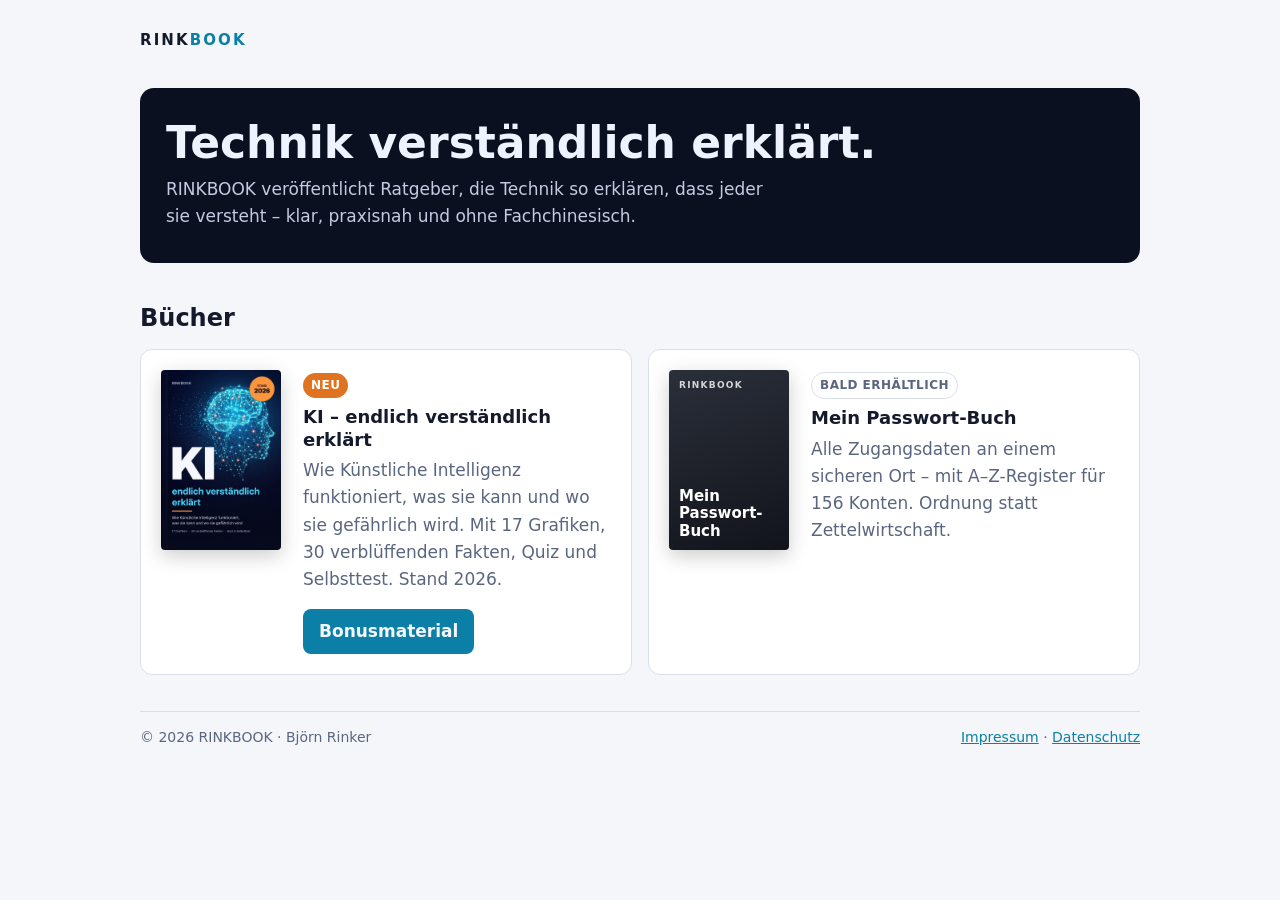
==== index.html @ e39a59d9 "RINKBOOK Website: Startseite, KI-Bonus, Impressum, Datenschutz Co-Authored-By: Claude Opus 5.5 <nore" ====
<!doctype html>
<html lang="de">
<head>
<meta charset="utf-8">
<meta name="viewport" content="width=device-width,initial-scale=1">
<title>RINKBOOK – Ratgeber, die Technik verständlich machen</title>
<meta name="description" content="RINKBOOK veröffentlicht Ratgeber, die Technik so erklären, dass jeder sie versteht – klar, praxisnah und ohne Fachchinesisch.">
<link rel="stylesheet" href="/style.css">
</head>
<body>
<div class="wrap wide">
<a class="brand" href="/">RINK<b>BOOK</b></a>

<header class="hero">
<h1>Technik verständlich erklärt.</h1>
<p>RINKBOOK veröffentlicht Ratgeber, die Technik so erklären, dass jeder sie versteht – klar, praxisnah und ohne Fachchinesisch.</p>
</header>

<section>
<h2>Bücher</h2>
<div class="books">

<!-- Neues Buch: einen <article>-Block kopieren und anpassen. -->

<article class="book">
<img src="/ki-cover.jpg" width="600" height="900" alt="Buchcover: KI – endlich verständlich erklärt">
<div>
<span class="badge">Neu</span>
<h3>KI – endlich verständlich erklärt</h3>
<p>Wie Künstliche Intelligenz funktioniert, was sie kann und wo sie gefährlich wird. Mit 17 Grafiken, 30 verblüffenden Fakten, Quiz und Selbsttest. Stand 2026.</p>
<a class="btn" href="/ki/">Bonusmaterial</a>
</div>
</article>

<article class="book">
<div class="ph pw" role="img" aria-label="Buchcover: Mein Passwort-Buch"><small>RINKBOOK</small>Mein Passwort-Buch</div>
<div>
<span class="badge soon">Bald erhältlich</span>
<h3>Mein Passwort-Buch</h3>
<p>Alle Zugangsdaten an einem sicheren Ort – mit A–Z-Register für 156 Konten. Ordnung statt Zettelwirtschaft.</p>
</div>
</article>

</div>
</section>

<footer><span>© 2026 RINKBOOK · Björn Rinker</span><span><a href="/impressum.html">Impressum</a> · <a href="/datenschutz.html">Datenschutz</a></span></footer>
</div>
</body>
</html>
---- style.css ----
:root{--bg:#f4f6fa;--surface:#fff;--fg:#141a2b;--muted:#5a6680;--line:#d9dfea;--accent:#0b7fa6;--hot:#e0731f;--ink:#0b1020;
--font:system-ui,-apple-system,"Segoe UI",Roboto,Arial,sans-serif}
@media (prefers-color-scheme:dark){:root{--bg:#0b1020;--surface:#141b31;--fg:#e8ecf5;--muted:#9aa6c2;--line:#26304d;--accent:#40d6ff;--hot:#ff9a46;color-scheme:dark}}
*{box-sizing:border-box}
body{margin:0;background:var(--bg);color:var(--fg);font:17px/1.6 var(--font);padding:0 16px}
.wrap{max-width:760px;margin:0 auto;padding:28px 0 56px;display:grid;gap:36px}
.wrap.wide{max-width:1000px}
a{color:var(--accent)}
.brand{font-weight:800;letter-spacing:.14em;text-decoration:none;color:var(--fg);font-size:15px}
.brand b{color:var(--accent)}
.hero{background:#0b1020;color:#eef3ff;border-radius:14px;padding:32px 26px;display:grid;gap:10px}
.hero h1{font-size:clamp(30px,7vw,44px);line-height:1.05;margin:0;font-weight:800}
.hero p{margin:0;color:#c3cbe0;max-width:56ch}
h2{font-size:24px;margin:0 0 12px;font-weight:800}
.books{display:grid;grid-template-columns:repeat(auto-fill,minmax(330px,1fr));gap:16px}
.book{display:grid;grid-template-columns:120px 1fr;gap:22px;background:var(--surface);border:1px solid var(--line);border-radius:12px;padding:20px;align-items:start}
.book img{width:100%;height:auto;border-radius:4px;box-shadow:0 6px 20px #0003}
.book h3{margin:0 0 6px;font-size:18px;line-height:1.25}
.badge{display:inline-block;font-size:12px;font-weight:700;letter-spacing:.04em;text-transform:uppercase;padding:3px 8px;border-radius:999px;margin-bottom:8px;background:var(--hot);color:#fff}
.badge.soon{background:transparent;color:var(--muted);border:1px solid var(--line)}
.ph{aspect-ratio:2/3;border-radius:4px;display:flex;flex-direction:column;justify-content:flex-end;padding:10px;color:#fff;font-weight:800;font-size:15px;line-height:1.15;box-shadow:0 6px 20px #0003}
.ph small{display:block;font-size:9px;letter-spacing:.14em;font-weight:700;opacity:.8;margin-bottom:auto}
.ph.pw{background:linear-gradient(160deg,#2b2f3a,#11141b)}
.ph.pool{background:linear-gradient(160deg,#1aa6c9,#0b4f7a)}
.book p{margin:0 0 12px;color:var(--muted)}
.btn{display:inline-block;background:var(--accent);color:var(--bg);text-decoration:none;font-weight:700;padding:9px 16px;border-radius:8px;margin:4px 8px 0 0}
.btn.ghost{background:transparent;color:var(--accent);border:1px solid var(--accent)}
.legal h1{font-size:30px;margin:0}
.legal h2{font-size:19px;margin:26px 0 6px}
.legal p,.legal li{color:var(--fg)}
footer{color:var(--muted);font-size:14px;border-top:1px solid var(--line);padding-top:14px;display:flex;flex-wrap:wrap;gap:6px 16px;justify-content:space-between}
@media (max-width:520px){.books{grid-template-columns:1fr}.book{grid-template-columns:96px 1fr;gap:14px;padding:14px}}
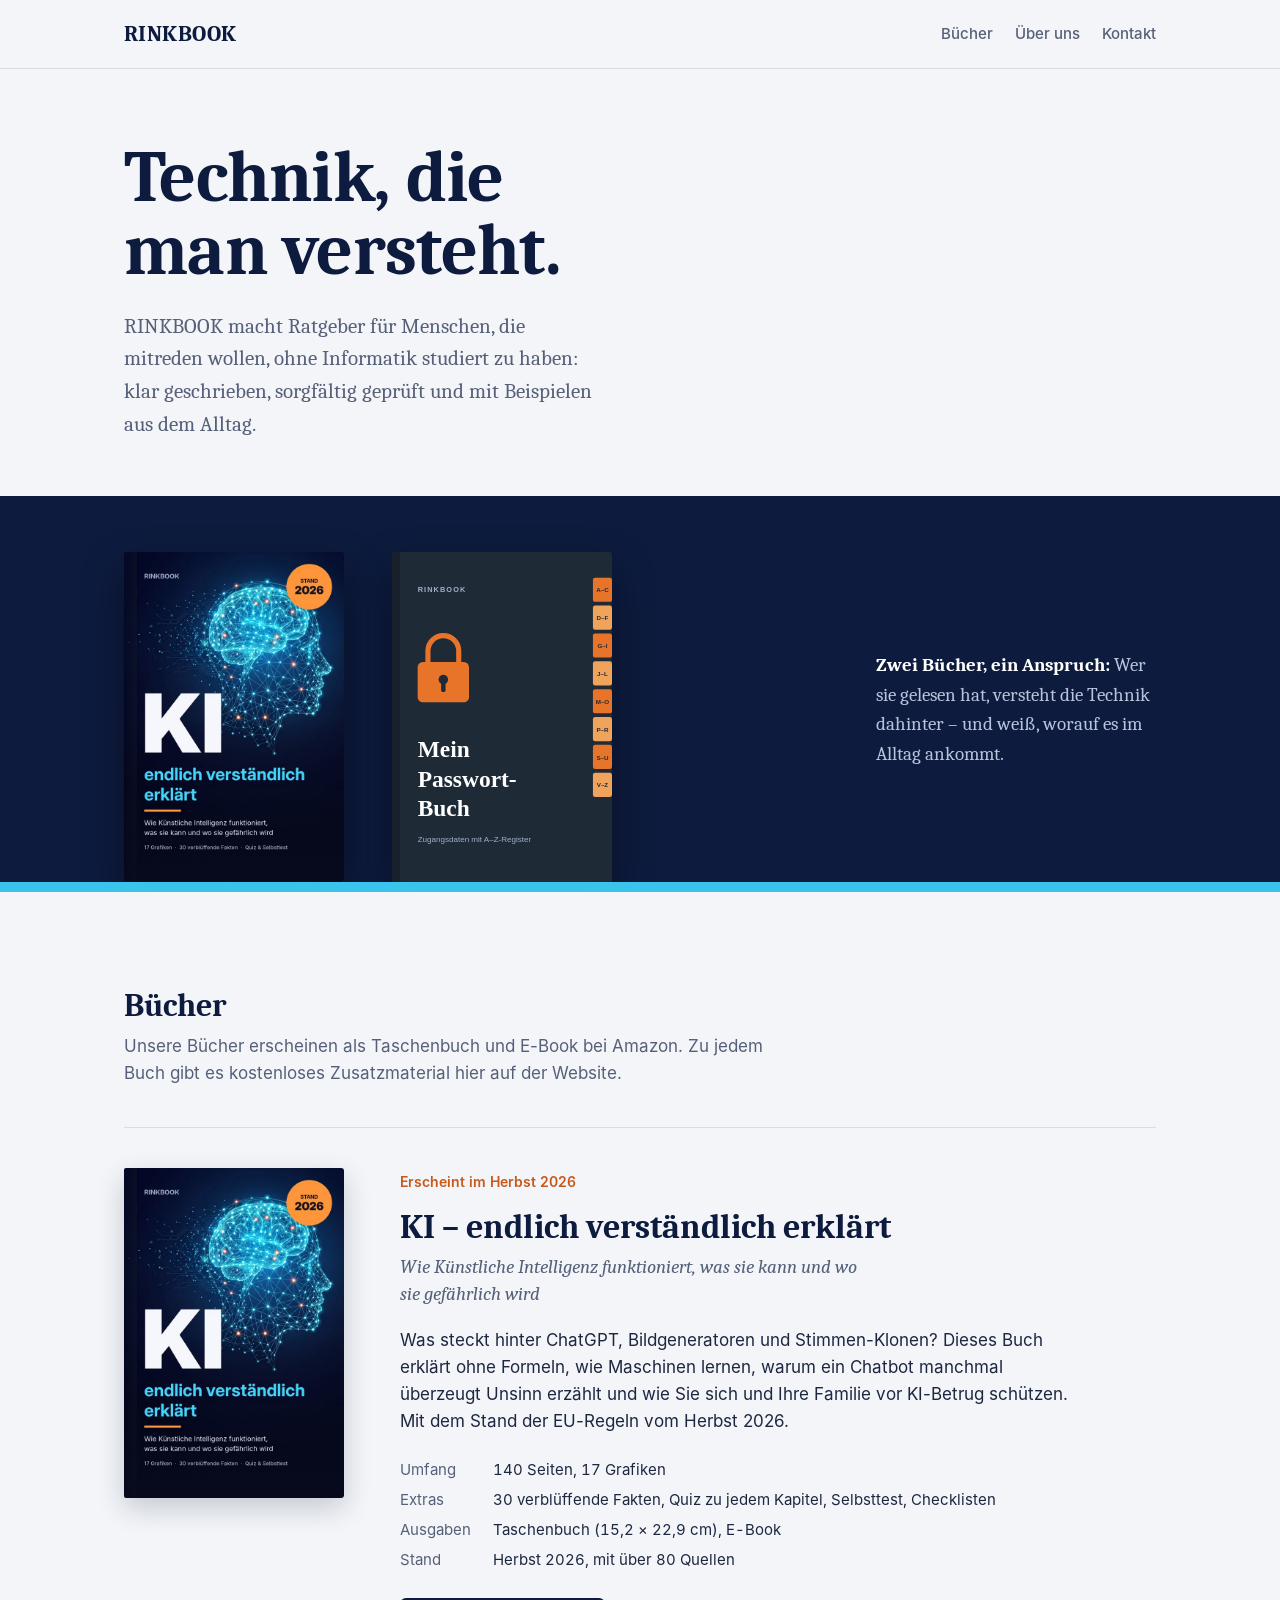
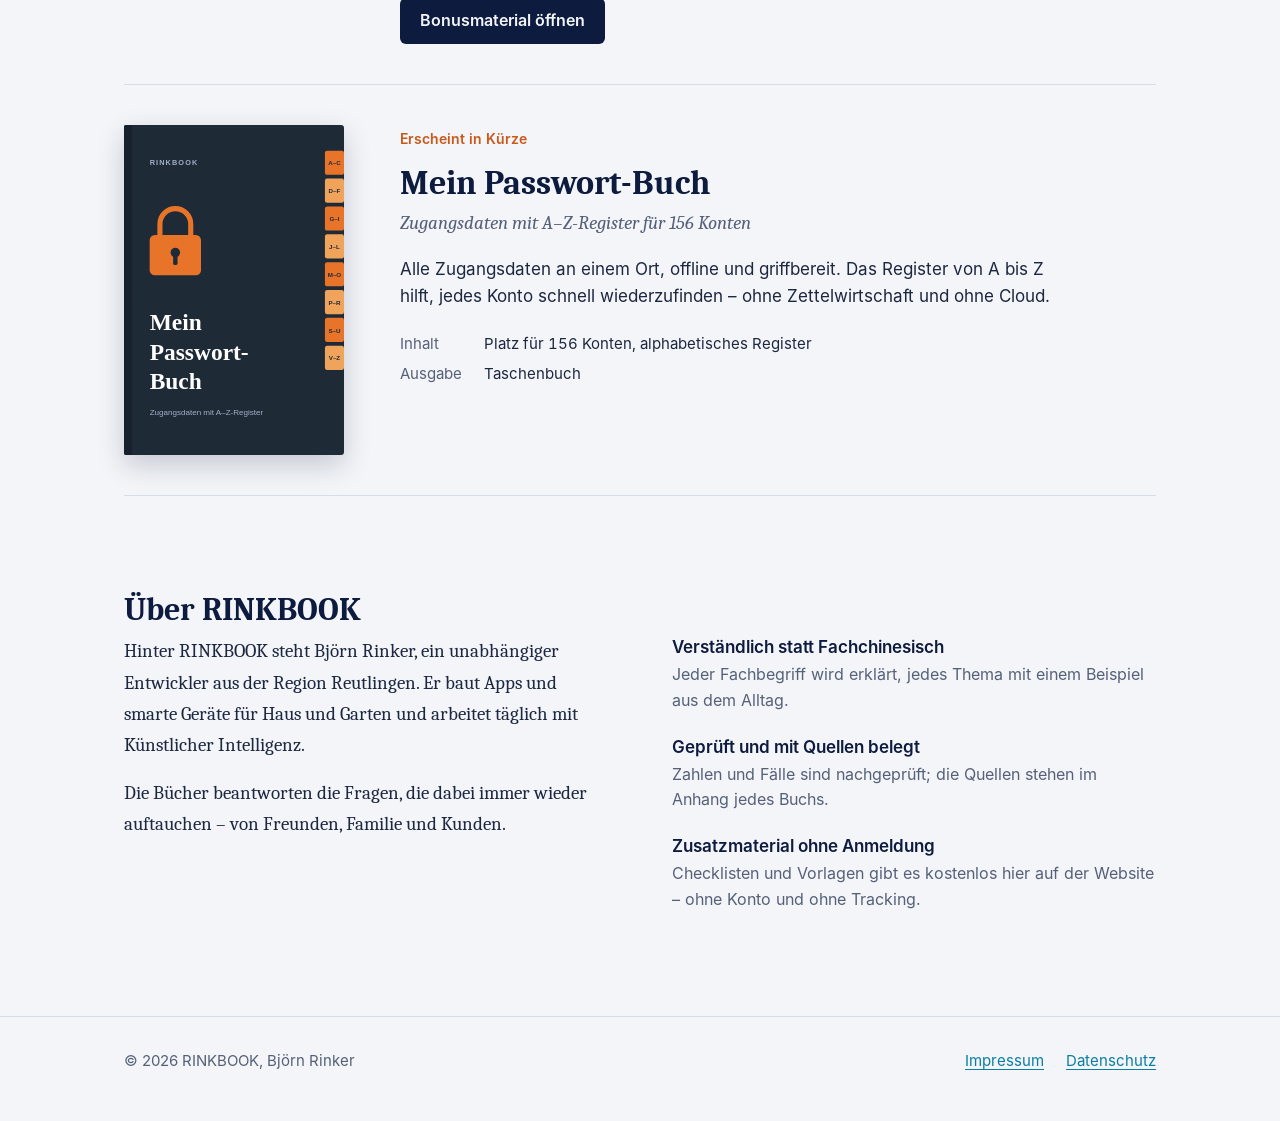
==== commit ee7ccbab: "Neues Design: Buchschriften, Regal-Einstieg, Buchdetails, Über-uns, 404 Co-Authored-By: Claude Opus " ====
--- a/index.html
+++ b/index.html
@@ -3,48 +3,105 @@
 <head>
 <meta charset="utf-8">
 <meta name="viewport" content="width=device-width,initial-scale=1">
-<title>RINKBOOK – Ratgeber, die Technik verständlich machen</title>
-<meta name="description" content="RINKBOOK veröffentlicht Ratgeber, die Technik so erklären, dass jeder sie versteht – klar, praxisnah und ohne Fachchinesisch.">
+<title>RINKBOOK – Ratgeber, die Technik verständlich erklären</title>
+<meta name="description" content="RINKBOOK ist ein kleiner Verlag aus der Region Reutlingen. Unsere Ratgeber erklären Technik so, dass jeder sie versteht – von Künstlicher Intelligenz bis zur sicheren Passwortverwaltung.">
+<link rel="canonical" href="https://rinkbook.de/">
+<meta property="og:type" content="website">
+<meta property="og:title" content="RINKBOOK – Ratgeber, die Technik verständlich erklären">
+<meta property="og:description" content="Bücher, die Technik klar und ohne Fachchinesisch erklären.">
+<meta property="og:url" content="https://rinkbook.de/">
+<meta property="og:image" content="https://rinkbook.de/ki-cover.jpg">
+<meta name="theme-color" content="#0d1b3e">
+<link rel="icon" href="/favicon.svg" type="image/svg+xml">
+<link rel="preload" href="/fonts/Caladea-Bold.woff" as="font" type="font/woff" crossorigin>
 <link rel="stylesheet" href="/style.css">
 </head>
 <body>
-<div class="wrap wide">
-<a class="brand" href="/">RINK<b>BOOK</b></a>
 
-<header class="hero">
-<h1>Technik verständlich erklärt.</h1>
-<p>RINKBOOK veröffentlicht Ratgeber, die Technik so erklären, dass jeder sie versteht – klar, praxisnah und ohne Fachchinesisch.</p>
+<header class="site-head">
+<div class="container">
+<a class="wordmark" href="/">RINKBOOK</a>
+<nav class="site-nav" aria-label="Hauptnavigation">
+<a href="#buecher">Bücher</a>
+<a href="#ueber">Über uns</a>
+<a href="mailto:info@rinkmaker.de">Kontakt</a>
+</nav>
+</div>
 </header>
 
-<section>
-<h2>Bücher</h2>
-<div class="books">
+<main>
+<div class="intro container">
+<h1>Technik, die man versteht.</h1>
+<p>RINKBOOK macht Ratgeber für Menschen, die mitreden wollen, ohne Informatik studiert zu haben: klar geschrieben, sorgfältig geprüft und mit Beispielen aus dem Alltag.</p>
+</div>
 
-<!-- Neues Buch: einen <article>-Block kopieren und anpassen. -->
+<div class="shelf" aria-label="Unsere Bücher">
+<div class="container">
+<a href="#ki"><img src="/ki-cover.jpg" width="600" height="900" alt="KI – endlich verständlich erklärt"></a>
+<a href="#passwort"><img src="/passwort-cover.svg" width="600" height="900" alt="Mein Passwort-Buch"></a>
+<p class="caption"><strong>Zwei Bücher, ein Anspruch:</strong> Wer sie gelesen hat, versteht die Technik dahinter – und weiß, worauf es im Alltag ankommt.</p>
+</div>
+</div>
 
-<article class="book">
-<img src="/ki-cover.jpg" width="600" height="900" alt="Buchcover: KI – endlich verständlich erklärt">
+<section id="buecher" class="container">
+<h2 class="section-title">Bücher</h2>
+<p class="section-lead">Unsere Bücher erscheinen als Taschenbuch und E-Book bei Amazon. Zu jedem Buch gibt es kostenloses Zusatzmaterial hier auf der Website.</p>
+
+<article class="book" id="ki">
+<div class="book-cover"><img src="/ki-cover.jpg" width="600" height="900" alt="Buchcover: KI – endlich verständlich erklärt" loading="lazy"></div>
 <div>
-<span class="badge">Neu</span>
+<span class="status">Erscheint im Herbst 2026</span>
 <h3>KI – endlich verständlich erklärt</h3>
-<p>Wie Künstliche Intelligenz funktioniert, was sie kann und wo sie gefährlich wird. Mit 17 Grafiken, 30 verblüffenden Fakten, Quiz und Selbsttest. Stand 2026.</p>
-<a class="btn" href="/ki/">Bonusmaterial</a>
+<p class="subtitle">Wie Künstliche Intelligenz funktioniert, was sie kann und wo sie gefährlich wird</p>
+<p>Was steckt hinter ChatGPT, Bildgeneratoren und Stimmen-Klonen? Dieses Buch erklärt ohne Formeln, wie Maschinen lernen, warum ein Chatbot manchmal überzeugt Unsinn erzählt und wie Sie sich und Ihre Familie vor KI-Betrug schützen. Mit dem Stand der EU-Regeln vom Herbst 2026.</p>
+<dl class="facts">
+<dt>Umfang</dt><dd>140 Seiten, 17 Grafiken</dd>
+<dt>Extras</dt><dd>30 verblüffende Fakten, Quiz zu jedem Kapitel, Selbsttest, Checklisten</dd>
+<dt>Ausgaben</dt><dd>Taschenbuch (15,2 × 22,9 cm), E-Book</dd>
+<dt>Stand</dt><dd>Herbst 2026, mit über 80 Quellen</dd>
+</dl>
+<div class="actions">
+<a class="button" href="/ki/">Bonusmaterial öffnen</a>
+</div>
 </div>
 </article>
 
-<article class="book">
-<div class="ph pw" role="img" aria-label="Buchcover: Mein Passwort-Buch"><small>RINKBOOK</small>Mein Passwort-Buch</div>
+<article class="book" id="passwort">
+<div class="book-cover"><img src="/passwort-cover.svg" width="600" height="900" alt="Buchcover: Mein Passwort-Buch" loading="lazy"></div>
 <div>
-<span class="badge soon">Bald erhältlich</span>
+<span class="status">Erscheint in Kürze</span>
 <h3>Mein Passwort-Buch</h3>
-<p>Alle Zugangsdaten an einem sicheren Ort – mit A–Z-Register für 156 Konten. Ordnung statt Zettelwirtschaft.</p>
+<p class="subtitle">Zugangsdaten mit A–Z-Register für 156 Konten</p>
+<p>Alle Zugangsdaten an einem Ort, offline und griffbereit. Das Register von A bis Z hilft, jedes Konto schnell wiederzufinden – ohne Zettelwirtschaft und ohne Cloud.</p>
+<dl class="facts">
+<dt>Inhalt</dt><dd>Platz für 156 Konten, alphabetisches Register</dd>
+<dt>Ausgabe</dt><dd>Taschenbuch</dd>
+</dl>
 </div>
 </article>
+</section>
 
+<section id="ueber" class="container">
+<h2 class="section-title">Über RINKBOOK</h2>
+<div class="about">
+<div>
+<p>Hinter RINKBOOK steht Björn Rinker, ein unabhängiger Entwickler aus der Region Reutlingen. Er baut Apps und smarte Geräte für Haus und Garten und arbeitet täglich mit Künstlicher Intelligenz.</p>
+<p>Die Bücher beantworten die Fragen, die dabei immer wieder auftauchen – von Freunden, Familie und Kunden.</p>
+</div>
+<ul class="promise">
+<li><h3>Verständlich statt Fachchinesisch</h3><p>Jeder Fachbegriff wird erklärt, jedes Thema mit einem Beispiel aus dem Alltag.</p></li>
+<li><h3>Geprüft und mit Quellen belegt</h3><p>Zahlen und Fälle sind nachgeprüft; die Quellen stehen im Anhang jedes Buchs.</p></li>
+<li><h3>Zusatzmaterial ohne Anmeldung</h3><p>Checklisten und Vorlagen gibt es kostenlos hier auf der Website – ohne Konto und ohne Tracking.</p></li>
+</ul>
 </div>
 </section>
+</main>
 
-<footer><span>© 2026 RINKBOOK · Björn Rinker</span><span><a href="/impressum.html">Impressum</a> · <a href="/datenschutz.html">Datenschutz</a></span></footer>
+<footer class="site-foot">
+<div class="container">
+<span>© 2026 RINKBOOK, Björn Rinker</span>
+<nav aria-label="Rechtliches"><a href="/impressum.html">Impressum</a><a href="/datenschutz.html">Datenschutz</a></nav>
 </div>
+</footer>
 </body>
 </html>
--- a/style.css
+++ b/style.css
@@ -1,32 +1,103 @@
-:root{--bg:#f4f6fa;--surface:#fff;--fg:#141a2b;--muted:#5a6680;--line:#d9dfea;--accent:#0b7fa6;--hot:#e0731f;--ink:#0b1020;
---font:system-ui,-apple-system,"Segoe UI",Roboto,Arial,sans-serif}
-@media (prefers-color-scheme:dark){:root{--bg:#0b1020;--surface:#141b31;--fg:#e8ecf5;--muted:#9aa6c2;--line:#26304d;--accent:#40d6ff;--hot:#ff9a46;color-scheme:dark}}
+@import url(/fonts.css);
+/* RINKBOOK – Schriften wie in den Büchern: Caladea (Titel, Lesetext), Inter (Bedienung) */
+
+:root{
+  --paper:#f3f5f8; --surface:#ffffff; --ink:#0d1b3e; --text:#1d2740; --slate:#566079;
+  --line:#d7dde7; --signal:#0a7ea4; --signal-bright:#40d6ff; --ember:#c9581a;
+  --serif:"Caladea",Georgia,"Times New Roman",serif;
+  --sans:"Inter",system-ui,-apple-system,"Segoe UI",Roboto,Arial,sans-serif;
+  color-scheme:light;
+}
+@media (prefers-color-scheme:dark){:root{
+  --paper:#0a142e; --surface:#111d3d; --ink:#e9eef8; --text:#d5dcea; --slate:#97a3bf;
+  --line:#25335a; --signal:#5fd2f5; --ember:#ff9a5c; color-scheme:dark}}
+
 *{box-sizing:border-box}
-body{margin:0;background:var(--bg);color:var(--fg);font:17px/1.6 var(--font);padding:0 16px}
-.wrap{max-width:760px;margin:0 auto;padding:28px 0 56px;display:grid;gap:36px}
-.wrap.wide{max-width:1000px}
-a{color:var(--accent)}
-.brand{font-weight:800;letter-spacing:.14em;text-decoration:none;color:var(--fg);font-size:15px}
-.brand b{color:var(--accent)}
-.hero{background:#0b1020;color:#eef3ff;border-radius:14px;padding:32px 26px;display:grid;gap:10px}
-.hero h1{font-size:clamp(30px,7vw,44px);line-height:1.05;margin:0;font-weight:800}
-.hero p{margin:0;color:#c3cbe0;max-width:56ch}
-h2{font-size:24px;margin:0 0 12px;font-weight:800}
-.books{display:grid;grid-template-columns:repeat(auto-fill,minmax(330px,1fr));gap:16px}
-.book{display:grid;grid-template-columns:120px 1fr;gap:22px;background:var(--surface);border:1px solid var(--line);border-radius:12px;padding:20px;align-items:start}
-.book img{width:100%;height:auto;border-radius:4px;box-shadow:0 6px 20px #0003}
-.book h3{margin:0 0 6px;font-size:18px;line-height:1.25}
-.badge{display:inline-block;font-size:12px;font-weight:700;letter-spacing:.04em;text-transform:uppercase;padding:3px 8px;border-radius:999px;margin-bottom:8px;background:var(--hot);color:#fff}
-.badge.soon{background:transparent;color:var(--muted);border:1px solid var(--line)}
-.ph{aspect-ratio:2/3;border-radius:4px;display:flex;flex-direction:column;justify-content:flex-end;padding:10px;color:#fff;font-weight:800;font-size:15px;line-height:1.15;box-shadow:0 6px 20px #0003}
-.ph small{display:block;font-size:9px;letter-spacing:.14em;font-weight:700;opacity:.8;margin-bottom:auto}
-.ph.pw{background:linear-gradient(160deg,#2b2f3a,#11141b)}
-.ph.pool{background:linear-gradient(160deg,#1aa6c9,#0b4f7a)}
-.book p{margin:0 0 12px;color:var(--muted)}
-.btn{display:inline-block;background:var(--accent);color:var(--bg);text-decoration:none;font-weight:700;padding:9px 16px;border-radius:8px;margin:4px 8px 0 0}
-.btn.ghost{background:transparent;color:var(--accent);border:1px solid var(--accent)}
-.legal h1{font-size:30px;margin:0}
-.legal h2{font-size:19px;margin:26px 0 6px}
-.legal p,.legal li{color:var(--fg)}
-footer{color:var(--muted);font-size:14px;border-top:1px solid var(--line);padding-top:14px;display:flex;flex-wrap:wrap;gap:6px 16px;justify-content:space-between}
-@media (max-width:520px){.books{grid-template-columns:1fr}.book{grid-template-columns:96px 1fr;gap:14px;padding:14px}}
+html{-webkit-text-size-adjust:100%}
+body{margin:0;background:var(--paper);color:var(--text);font:400 17px/1.6 var(--sans);font-feature-settings:"kern","liga"}
+a{color:var(--signal);text-underline-offset:.18em;text-decoration-thickness:1px}
+a:hover{text-decoration-thickness:2px}
+:focus-visible{outline:3px solid var(--signal);outline-offset:3px;border-radius:3px}
+img{max-width:100%;display:block}
+.container{max-width:1080px;margin:0 auto;padding:0 24px}
+
+/* Kopfzeile */
+.site-head{border-bottom:1px solid var(--line);background:var(--paper)}
+.site-head .container{display:flex;align-items:center;justify-content:space-between;gap:16px;min-height:68px;flex-wrap:wrap}
+.wordmark{font:700 22px/1 var(--serif);letter-spacing:.02em;color:var(--ink);text-decoration:none}
+.site-nav{display:flex;gap:22px;font-size:15px;font-weight:500}
+.site-nav a{color:var(--slate);text-decoration:none}
+.site-nav a:hover,.site-nav a[aria-current]{color:var(--ink)}
+
+/* Einstieg: das Regal */
+.intro{padding-top:72px}
+.intro h1{font:700 clamp(40px,7vw,72px)/1.02 var(--serif);color:var(--ink);margin:0;max-width:13ch;letter-spacing:-.01em}
+.intro p{font:400 clamp(18px,2.2vw,21px)/1.55 var(--serif);color:var(--slate);max-width:44ch;margin:22px 0 0}
+.shelf{margin-top:56px;background:var(--ink);position:relative;overflow:hidden}
+@media (prefers-color-scheme:dark){.shelf{background:#050b1d}}
+.shelf .container{display:flex;align-items:flex-end;gap:clamp(20px,4vw,48px);padding-top:56px;min-height:300px}
+.shelf .container::after{content:"";position:absolute;left:0;right:0;bottom:0;height:10px;background:var(--signal-bright);opacity:.9}
+.shelf a{display:block;flex:0 0 auto;transition:transform .25s ease}
+.shelf a:hover{transform:translateY(-6px)}
+.shelf img{height:clamp(220px,32vw,330px);width:auto;box-shadow:0 18px 40px #00000066, 0 2px 0 #ffffff14;border-radius:2px 3px 3px 2px;margin-bottom:10px}
+.shelf .caption{margin-left:auto;align-self:center;color:#b9c4dc;font:400 19px/1.55 var(--serif);max-width:28ch;padding-bottom:24px}
+.shelf .caption strong{color:#fff;font-weight:700}
+
+/* Abschnitte */
+section.container{padding-top:96px}
+.section-title{font:700 32px/1.15 var(--serif);color:var(--ink);margin:0 0 8px}
+.section-lead{color:var(--slate);margin:0 0 40px;max-width:60ch}
+
+/* Bücher */
+.book{display:grid;grid-template-columns:220px 1fr;gap:clamp(24px,5vw,56px);padding:40px 0;border-top:1px solid var(--line);align-items:start}
+.book:last-child{border-bottom:1px solid var(--line)}
+.book-cover img{width:100%;height:auto;box-shadow:0 10px 28px #0d1b3e33;border-radius:2px 3px 3px 2px}
+.book h3{font:700 clamp(26px,3.4vw,34px)/1.12 var(--serif);color:var(--ink);margin:0}
+.book .subtitle{font:italic 400 19px/1.45 var(--serif);color:var(--slate);margin:8px 0 18px}
+.book .status{display:inline-block;font-size:14px;font-weight:600;color:var(--ember);margin-bottom:14px}
+.book p{margin:0 0 16px;max-width:62ch}
+.book .subtitle{max-width:52ch}
+.facts{display:grid;grid-template-columns:max-content 1fr;gap:6px 22px;margin:22px 0 26px;font-size:15px}
+.facts dt{color:var(--slate)}
+.facts dd{margin:0;color:var(--text);font-variant-numeric:tabular-nums}
+.actions{display:flex;flex-wrap:wrap;gap:12px}
+.button{display:inline-flex;align-items:center;min-height:46px;padding:0 20px;border-radius:6px;font-weight:600;font-size:16px;text-decoration:none;background:var(--ink);color:var(--paper)}
+.button:hover{background:var(--signal);color:#fff}
+.button.secondary{background:transparent;color:var(--ink);box-shadow:inset 0 0 0 1.5px var(--ink)}
+.button.secondary:hover{background:var(--ink);color:var(--paper)}
+@media (prefers-color-scheme:dark){.button{background:var(--signal);color:#06122b}.button:hover{background:#fff}.button.secondary{color:var(--ink);box-shadow:inset 0 0 0 1.5px var(--ink)}}
+
+/* Über */
+.about{display:grid;grid-template-columns:1fr 1fr;gap:clamp(24px,5vw,64px)}
+.about p{font:400 19px/1.65 var(--serif);margin:0 0 16px;color:var(--text)}
+.promise{margin:0;padding:0;list-style:none;display:grid;gap:22px}
+.promise h3{font:600 17px/1.3 var(--sans);color:var(--ink);margin:0 0 4px}
+.promise p{font:400 16px/1.6 var(--sans);color:var(--slate);margin:0}
+
+/* Fuß */
+.site-foot{margin-top:104px;border-top:1px solid var(--line);padding:32px 0 48px;font-size:15px;color:var(--slate)}
+.site-foot .container{display:flex;flex-wrap:wrap;justify-content:space-between;gap:12px 32px}
+.site-foot nav{display:flex;gap:22px}
+
+/* Rechtstexte */
+.legal{padding-top:56px}
+.legal h1{font:700 clamp(34px,5vw,44px)/1.1 var(--serif);color:var(--ink);margin:0 0 6px}
+.legal h2{font:600 19px/1.35 var(--sans);color:var(--ink);margin:36px 0 8px}
+.legal p,.legal li{max-width:68ch}
+.legal ul{padding-left:1.2em}
+
+@media (max-width:760px){
+  .intro{padding-top:44px}
+  .shelf .container{min-height:0;padding-top:40px;flex-wrap:wrap}
+  .shelf .caption{margin-left:0;order:-1;flex-basis:100%;padding-bottom:4px}
+  .book{grid-template-columns:120px 1fr;padding:28px 0}
+  .about{grid-template-columns:1fr}
+  section.container{padding-top:64px}
+}
+@media (max-width:480px){
+  .container{padding-left:16px;padding-right:16px}
+  .book{grid-template-columns:1fr}
+  .book-cover{max-width:180px}
+  .site-nav{gap:16px}
+}
+@media (prefers-reduced-motion:reduce){*{transition:none!important}}
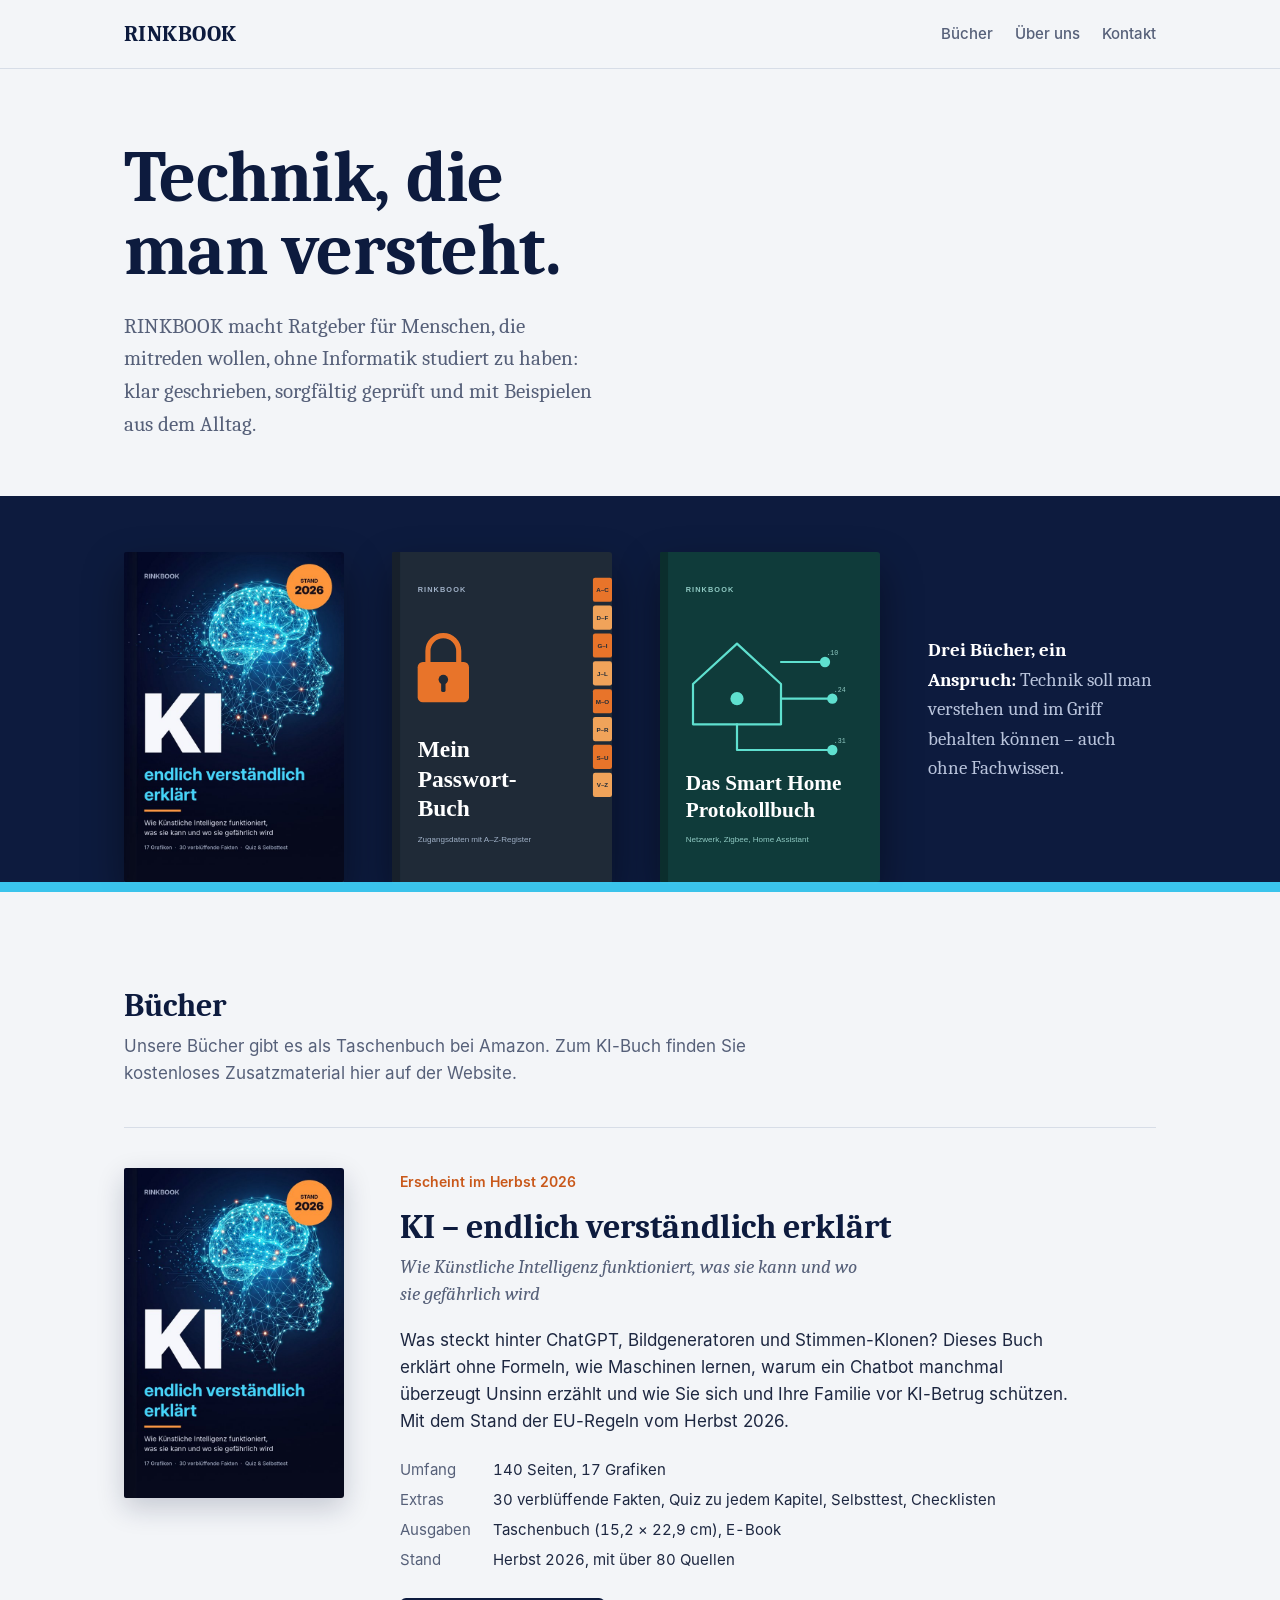
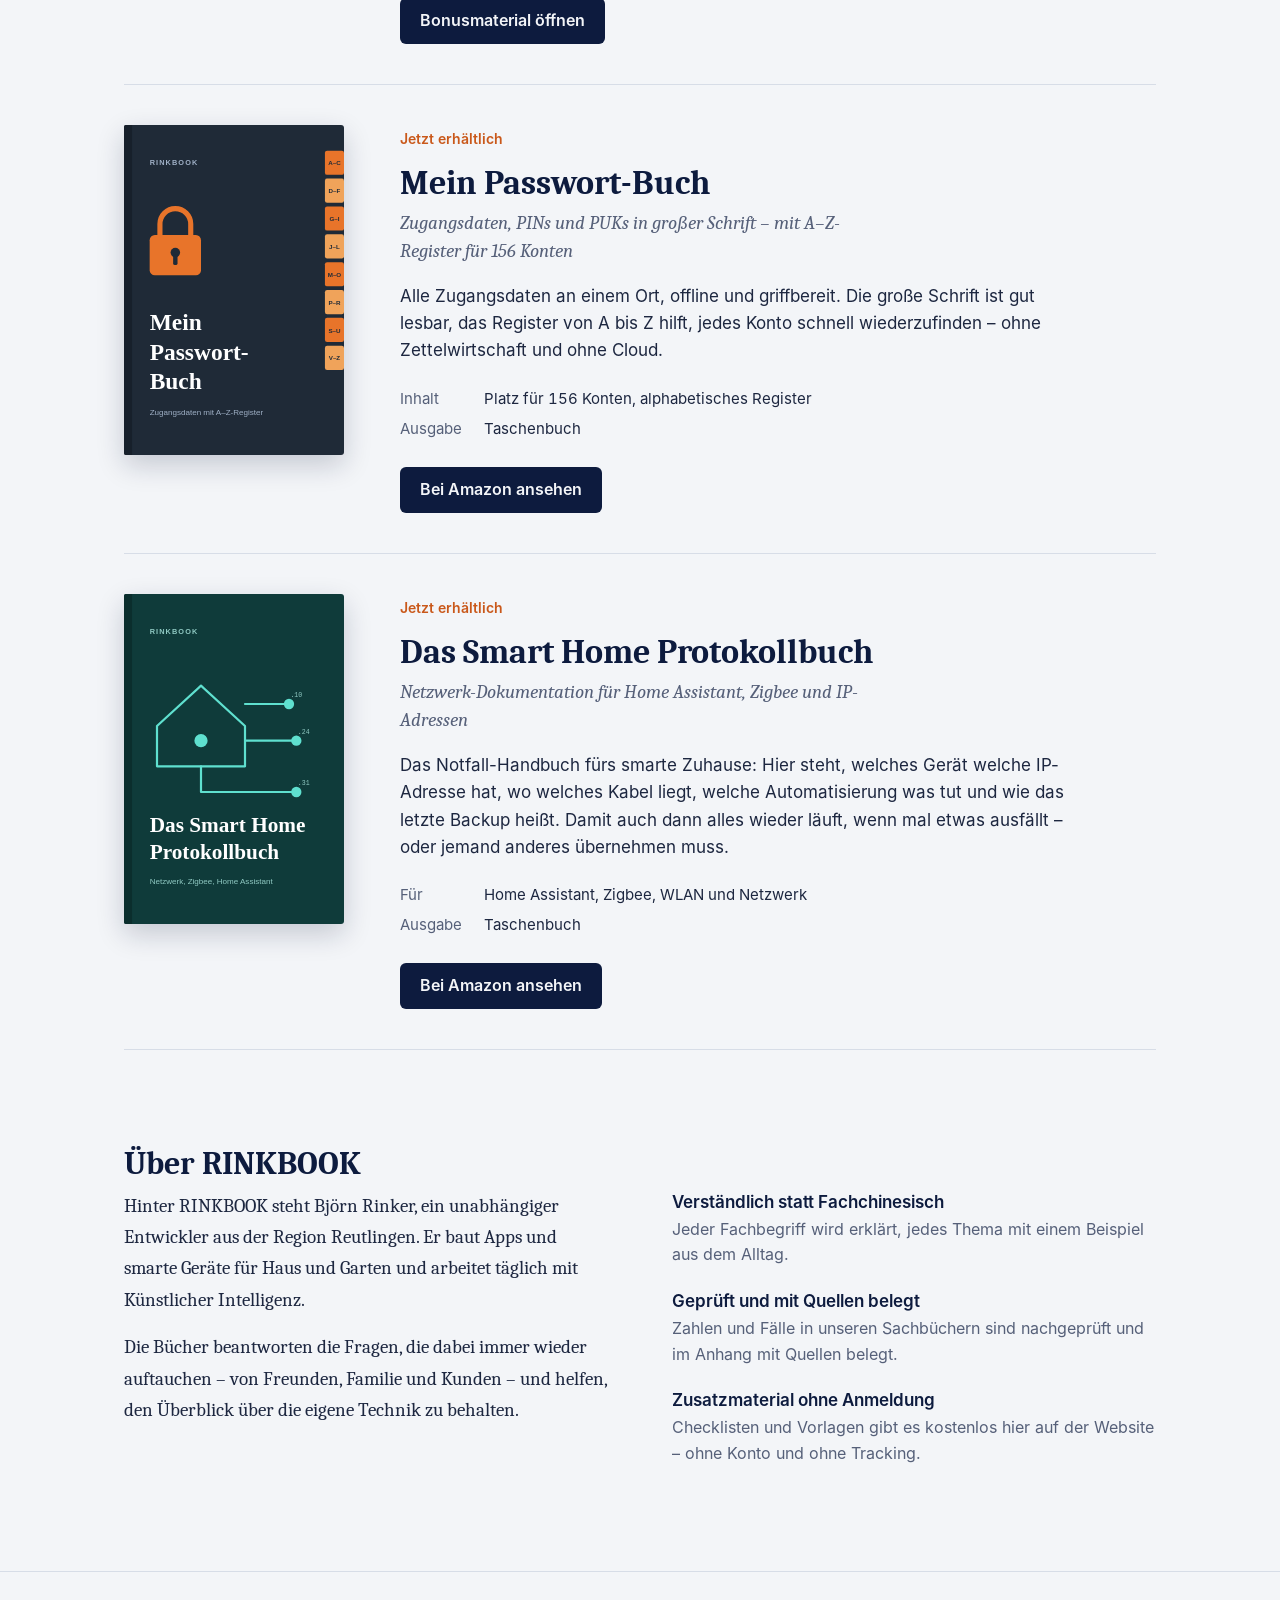
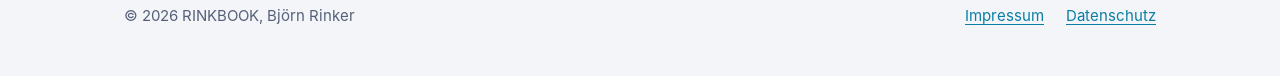
==== commit e09a5a20: "Passwort-Buch und Smart Home Protokollbuch mit Amazon-Links Co-Authored-By: Claude Opus 5.5 <noreply" ====
--- a/index.html
+++ b/index.html
@@ -4,7 +4,7 @@
 <meta charset="utf-8">
 <meta name="viewport" content="width=device-width,initial-scale=1">
 <title>RINKBOOK – Ratgeber, die Technik verständlich erklären</title>
-<meta name="description" content="RINKBOOK ist ein kleiner Verlag aus der Region Reutlingen. Unsere Ratgeber erklären Technik so, dass jeder sie versteht – von Künstlicher Intelligenz bis zur sicheren Passwortverwaltung.">
+<meta name="description" content="RINKBOOK ist ein kleiner Verlag aus der Region Reutlingen. Unsere Ratgeber erklären Technik so, dass jeder sie versteht – von Künstlicher Intelligenz über die Passwortverwaltung bis zum Smart Home.">
 <link rel="canonical" href="https://rinkbook.de/">
 <meta property="og:type" content="website">
 <meta property="og:title" content="RINKBOOK – Ratgeber, die Technik verständlich erklären">
@@ -39,13 +39,14 @@
 <div class="container">
 <a href="#ki"><img src="/ki-cover.jpg" width="600" height="900" alt="KI – endlich verständlich erklärt"></a>
 <a href="#passwort"><img src="/passwort-cover.svg" width="600" height="900" alt="Mein Passwort-Buch"></a>
-<p class="caption"><strong>Zwei Bücher, ein Anspruch:</strong> Wer sie gelesen hat, versteht die Technik dahinter – und weiß, worauf es im Alltag ankommt.</p>
+<a href="#smarthome"><img src="/smarthome-cover.svg" width="600" height="900" alt="Das Smart Home Protokollbuch"></a>
+<p class="caption"><strong>Drei Bücher, ein Anspruch:</strong> Technik soll man verstehen und im Griff behalten können – auch ohne Fachwissen.</p>
 </div>
 </div>
 
 <section id="buecher" class="container">
 <h2 class="section-title">Bücher</h2>
-<p class="section-lead">Unsere Bücher erscheinen als Taschenbuch und E-Book bei Amazon. Zu jedem Buch gibt es kostenloses Zusatzmaterial hier auf der Website.</p>
+<p class="section-lead">Unsere Bücher gibt es als Taschenbuch bei Amazon. Zum KI-Buch finden Sie kostenloses Zusatzmaterial hier auf der Website.</p>
 
 <article class="book" id="ki">
 <div class="book-cover"><img src="/ki-cover.jpg" width="600" height="900" alt="Buchcover: KI – endlich verständlich erklärt" loading="lazy"></div>
@@ -69,14 +70,34 @@
 <article class="book" id="passwort">
 <div class="book-cover"><img src="/passwort-cover.svg" width="600" height="900" alt="Buchcover: Mein Passwort-Buch" loading="lazy"></div>
 <div>
-<span class="status">Erscheint in Kürze</span>
+<span class="status">Jetzt erhältlich</span>
 <h3>Mein Passwort-Buch</h3>
-<p class="subtitle">Zugangsdaten mit A–Z-Register für 156 Konten</p>
-<p>Alle Zugangsdaten an einem Ort, offline und griffbereit. Das Register von A bis Z hilft, jedes Konto schnell wiederzufinden – ohne Zettelwirtschaft und ohne Cloud.</p>
+<p class="subtitle">Zugangsdaten, PINs und PUKs in großer Schrift – mit A–Z-Register für 156 Konten</p>
+<p>Alle Zugangsdaten an einem Ort, offline und griffbereit. Die große Schrift ist gut lesbar, das Register von A bis Z hilft, jedes Konto schnell wiederzufinden – ohne Zettelwirtschaft und ohne Cloud.</p>
 <dl class="facts">
 <dt>Inhalt</dt><dd>Platz für 156 Konten, alphabetisches Register</dd>
 <dt>Ausgabe</dt><dd>Taschenbuch</dd>
 </dl>
+<div class="actions">
+<a class="button" href="https://www.amazon.de/dp/B0HLSQQFTJ" rel="noopener">Bei Amazon ansehen</a>
+</div>
+</div>
+</article>
+
+<article class="book" id="smarthome">
+<div class="book-cover"><img src="/smarthome-cover.svg" width="600" height="900" alt="Buchcover: Das Smart Home Protokollbuch" loading="lazy"></div>
+<div>
+<span class="status">Jetzt erhältlich</span>
+<h3>Das Smart Home Protokollbuch</h3>
+<p class="subtitle">Netzwerk-Dokumentation für Home Assistant, Zigbee und IP-Adressen</p>
+<p>Das Notfall-Handbuch fürs smarte Zuhause: Hier steht, welches Gerät welche IP-Adresse hat, wo welches Kabel liegt, welche Automatisierung was tut und wie das letzte Backup heißt. Damit auch dann alles wieder läuft, wenn mal etwas ausfällt – oder jemand anderes übernehmen muss.</p>
+<dl class="facts">
+<dt>Für</dt><dd>Home Assistant, Zigbee, WLAN und Netzwerk</dd>
+<dt>Ausgabe</dt><dd>Taschenbuch</dd>
+</dl>
+<div class="actions">
+<a class="button" href="https://www.amazon.de/dp/B0HD1PTMB3" rel="noopener">Bei Amazon ansehen</a>
+</div>
 </div>
 </article>
 </section>
@@ -86,11 +107,11 @@
 <div class="about">
 <div>
 <p>Hinter RINKBOOK steht Björn Rinker, ein unabhängiger Entwickler aus der Region Reutlingen. Er baut Apps und smarte Geräte für Haus und Garten und arbeitet täglich mit Künstlicher Intelligenz.</p>
-<p>Die Bücher beantworten die Fragen, die dabei immer wieder auftauchen – von Freunden, Familie und Kunden.</p>
+<p>Die Bücher beantworten die Fragen, die dabei immer wieder auftauchen – von Freunden, Familie und Kunden – und helfen, den Überblick über die eigene Technik zu behalten.</p>
 </div>
 <ul class="promise">
 <li><h3>Verständlich statt Fachchinesisch</h3><p>Jeder Fachbegriff wird erklärt, jedes Thema mit einem Beispiel aus dem Alltag.</p></li>
-<li><h3>Geprüft und mit Quellen belegt</h3><p>Zahlen und Fälle sind nachgeprüft; die Quellen stehen im Anhang jedes Buchs.</p></li>
+<li><h3>Geprüft und mit Quellen belegt</h3><p>Zahlen und Fälle in unseren Sachbüchern sind nachgeprüft und im Anhang mit Quellen belegt.</p></li>
 <li><h3>Zusatzmaterial ohne Anmeldung</h3><p>Checklisten und Vorlagen gibt es kostenlos hier auf der Website – ohne Konto und ohne Tracking.</p></li>
 </ul>
 </div>
--- a/style.css
+++ b/style.css
@@ -89,7 +89,10 @@
 @media (max-width:760px){
   .intro{padding-top:44px}
   .shelf .container{min-height:0;padding-top:40px;flex-wrap:wrap}
-  .shelf .caption{margin-left:0;order:-1;flex-basis:100%;padding-bottom:4px}
+  .shelf .caption{margin-left:0;order:-1;flex-basis:100%;max-width:none;padding-bottom:4px}
+  .shelf .container{gap:12px}
+  .shelf a{flex:1 1 0;min-width:0}
+  .shelf img{width:100%;height:auto}
   .book{grid-template-columns:120px 1fr;padding:28px 0}
   .about{grid-template-columns:1fr}
   section.container{padding-top:64px}
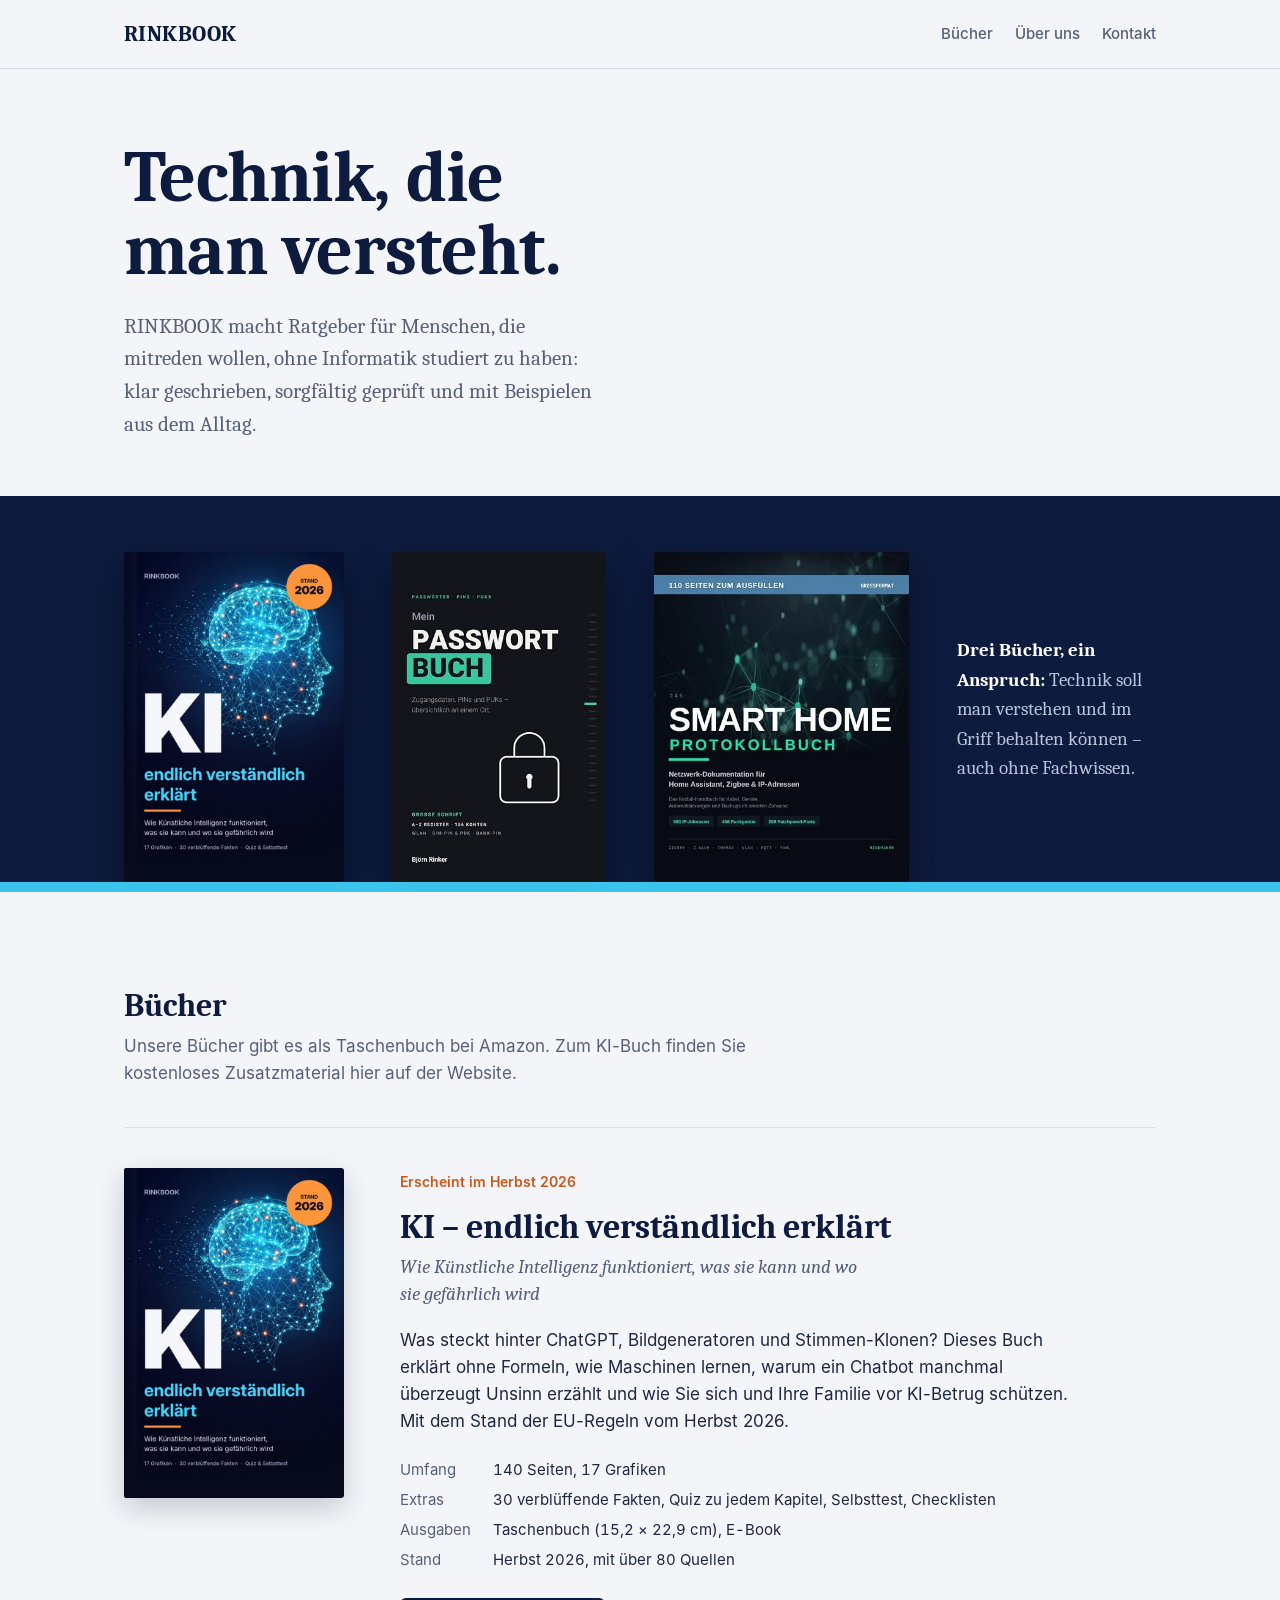
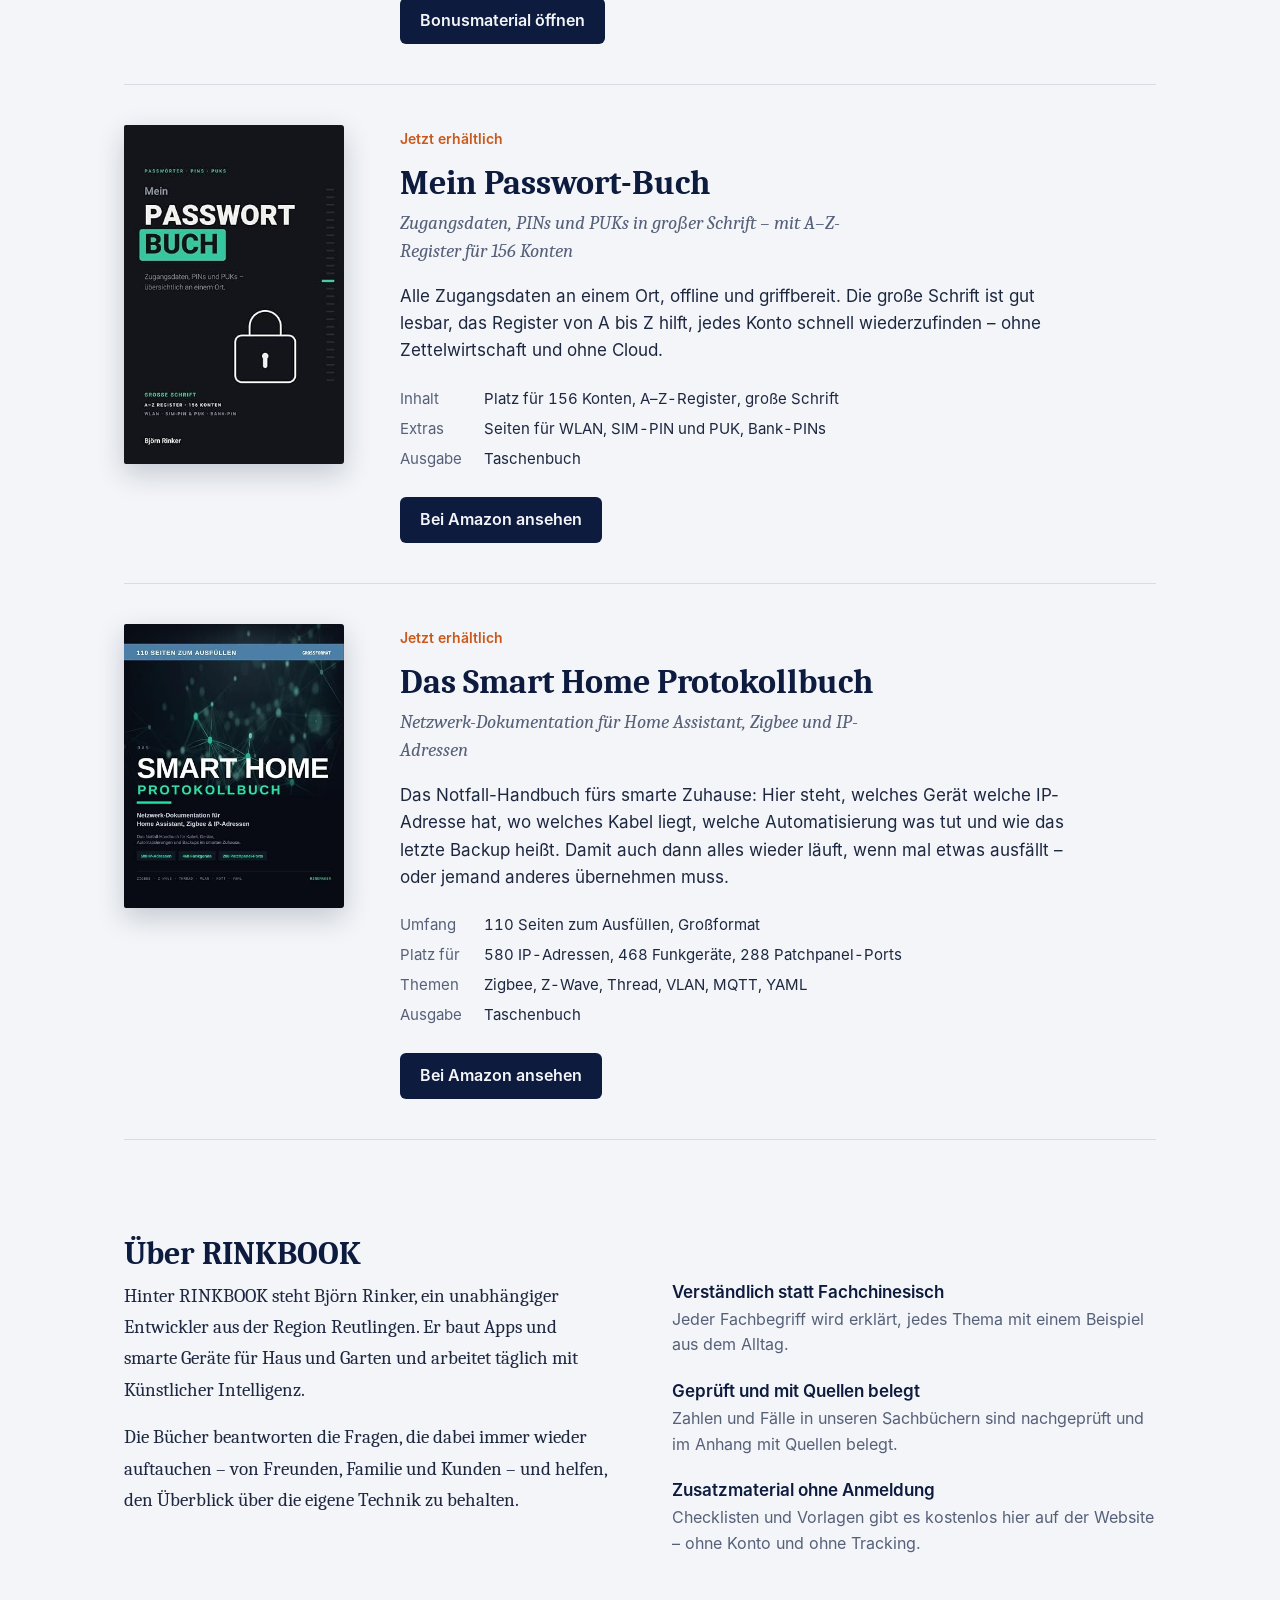
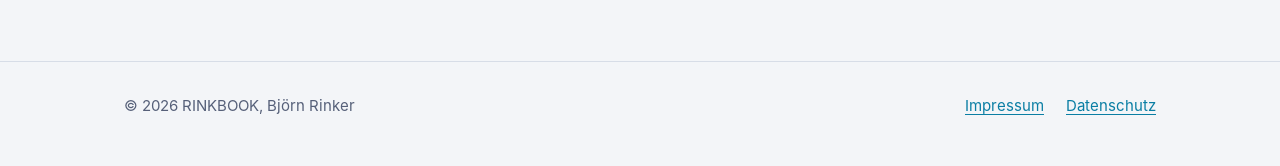
==== commit 478e9e2b: "Echte Cover für Passwort-Buch und Smart Home Protokollbuch, Buchdetails ergänzt Co-Authored-By: Clau" ====
--- a/index.html
+++ b/index.html
@@ -38,8 +38,8 @@
 <div class="shelf" aria-label="Unsere Bücher">
 <div class="container">
 <a href="#ki"><img src="/ki-cover.jpg" width="600" height="900" alt="KI – endlich verständlich erklärt"></a>
-<a href="#passwort"><img src="/passwort-cover.svg" width="600" height="900" alt="Mein Passwort-Buch"></a>
-<a href="#smarthome"><img src="/smarthome-cover.svg" width="600" height="900" alt="Das Smart Home Protokollbuch"></a>
+<a href="#passwort"><img src="/passwort-cover.jpg" width="338" height="522" alt="Mein Passwort-Buch"></a>
+<a href="#smarthome"><img src="/smarthome-cover.jpg" width="404" height="522" alt="Das Smart Home Protokollbuch"></a>
 <p class="caption"><strong>Drei Bücher, ein Anspruch:</strong> Technik soll man verstehen und im Griff behalten können – auch ohne Fachwissen.</p>
 </div>
 </div>
@@ -68,14 +68,15 @@
 </article>
 
 <article class="book" id="passwort">
-<div class="book-cover"><img src="/passwort-cover.svg" width="600" height="900" alt="Buchcover: Mein Passwort-Buch" loading="lazy"></div>
+<div class="book-cover"><img src="/passwort-cover.jpg" width="338" height="522" alt="Buchcover: Mein Passwort-Buch" loading="lazy"></div>
 <div>
 <span class="status">Jetzt erhältlich</span>
 <h3>Mein Passwort-Buch</h3>
 <p class="subtitle">Zugangsdaten, PINs und PUKs in großer Schrift – mit A–Z-Register für 156 Konten</p>
 <p>Alle Zugangsdaten an einem Ort, offline und griffbereit. Die große Schrift ist gut lesbar, das Register von A bis Z hilft, jedes Konto schnell wiederzufinden – ohne Zettelwirtschaft und ohne Cloud.</p>
 <dl class="facts">
-<dt>Inhalt</dt><dd>Platz für 156 Konten, alphabetisches Register</dd>
+<dt>Inhalt</dt><dd>Platz für 156 Konten, A–Z-Register, große Schrift</dd>
+<dt>Extras</dt><dd>Seiten für WLAN, SIM-PIN und PUK, Bank-PINs</dd>
 <dt>Ausgabe</dt><dd>Taschenbuch</dd>
 </dl>
 <div class="actions">
@@ -85,14 +86,16 @@
 </article>
 
 <article class="book" id="smarthome">
-<div class="book-cover"><img src="/smarthome-cover.svg" width="600" height="900" alt="Buchcover: Das Smart Home Protokollbuch" loading="lazy"></div>
+<div class="book-cover"><img src="/smarthome-cover.jpg" width="404" height="522" alt="Buchcover: Das Smart Home Protokollbuch" loading="lazy"></div>
 <div>
 <span class="status">Jetzt erhältlich</span>
 <h3>Das Smart Home Protokollbuch</h3>
 <p class="subtitle">Netzwerk-Dokumentation für Home Assistant, Zigbee und IP-Adressen</p>
 <p>Das Notfall-Handbuch fürs smarte Zuhause: Hier steht, welches Gerät welche IP-Adresse hat, wo welches Kabel liegt, welche Automatisierung was tut und wie das letzte Backup heißt. Damit auch dann alles wieder läuft, wenn mal etwas ausfällt – oder jemand anderes übernehmen muss.</p>
 <dl class="facts">
-<dt>Für</dt><dd>Home Assistant, Zigbee, WLAN und Netzwerk</dd>
+<dt>Umfang</dt><dd>110 Seiten zum Ausfüllen, Großformat</dd>
+<dt>Platz für</dt><dd>580 IP-Adressen, 468 Funkgeräte, 288 Patchpanel-Ports</dd>
+<dt>Themen</dt><dd>Zigbee, Z-Wave, Thread, VLAN, MQTT, YAML</dd>
 <dt>Ausgabe</dt><dd>Taschenbuch</dd>
 </dl>
 <div class="actions">
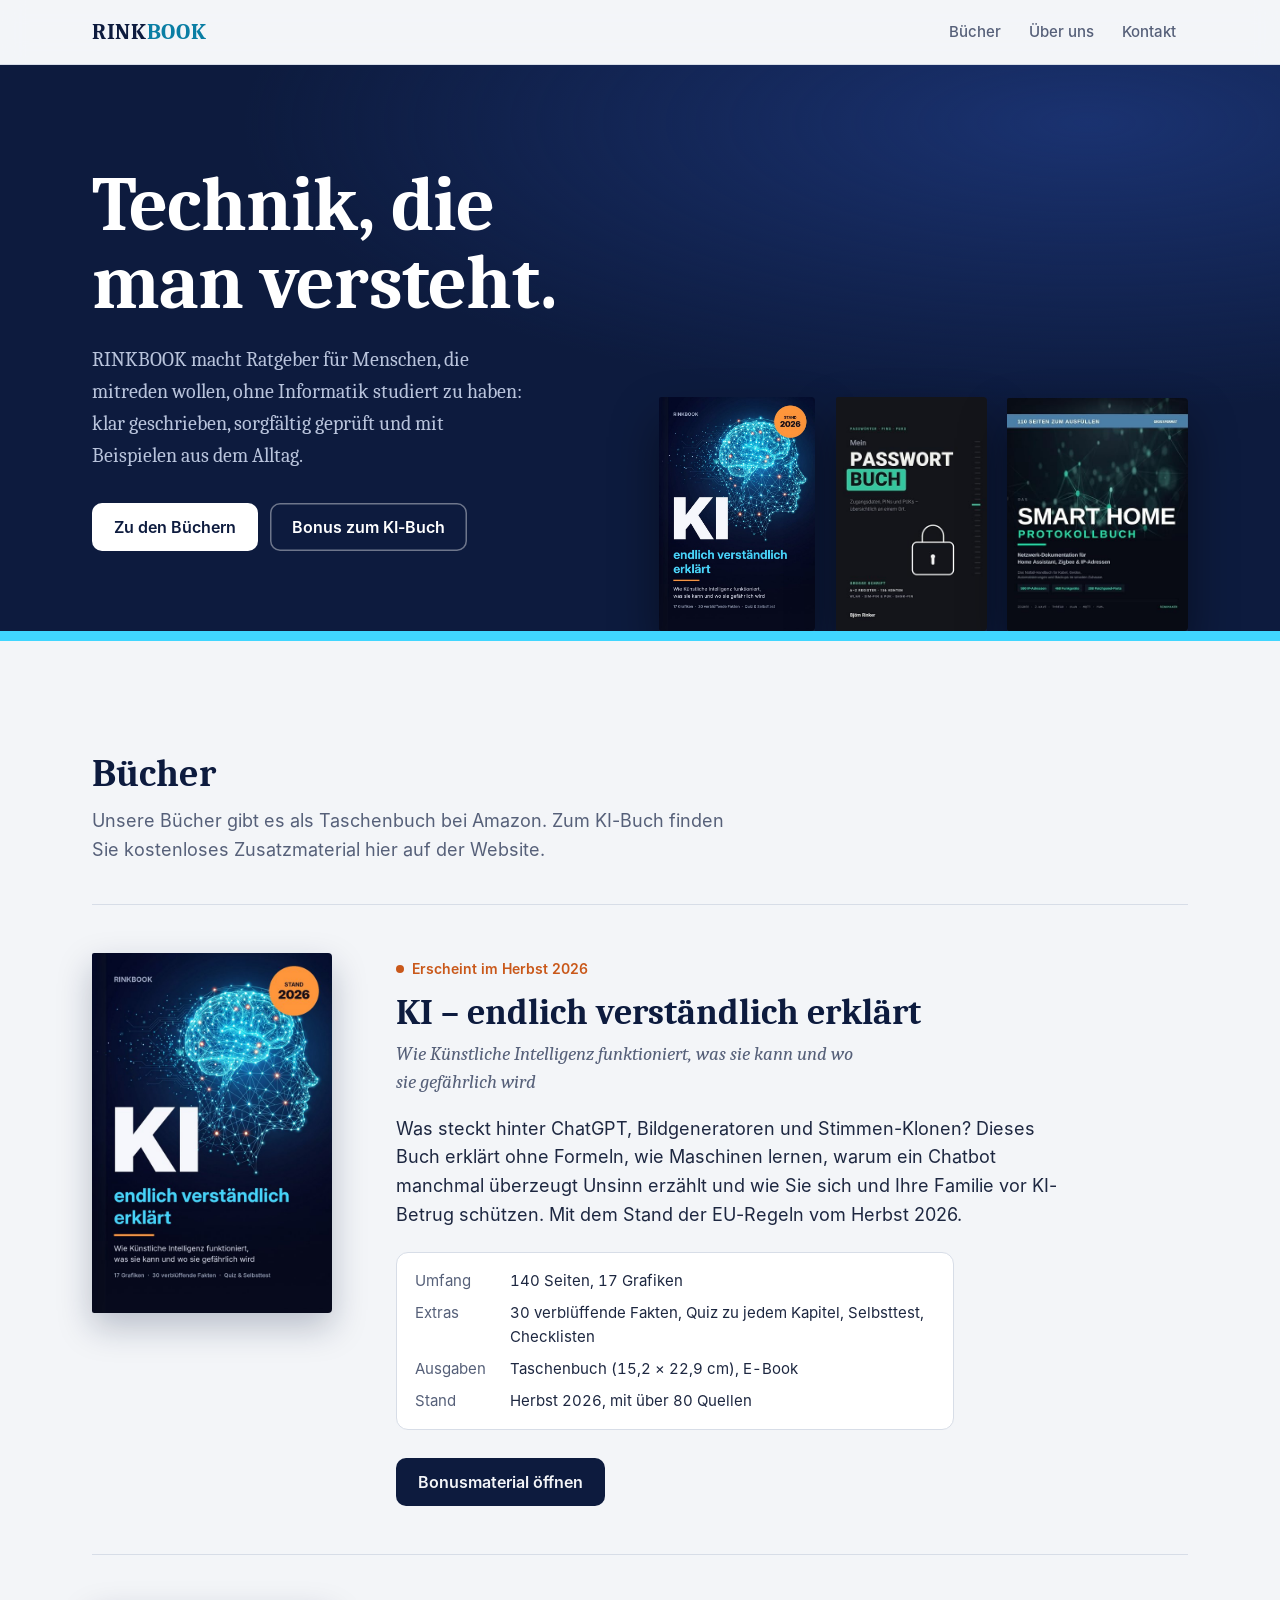
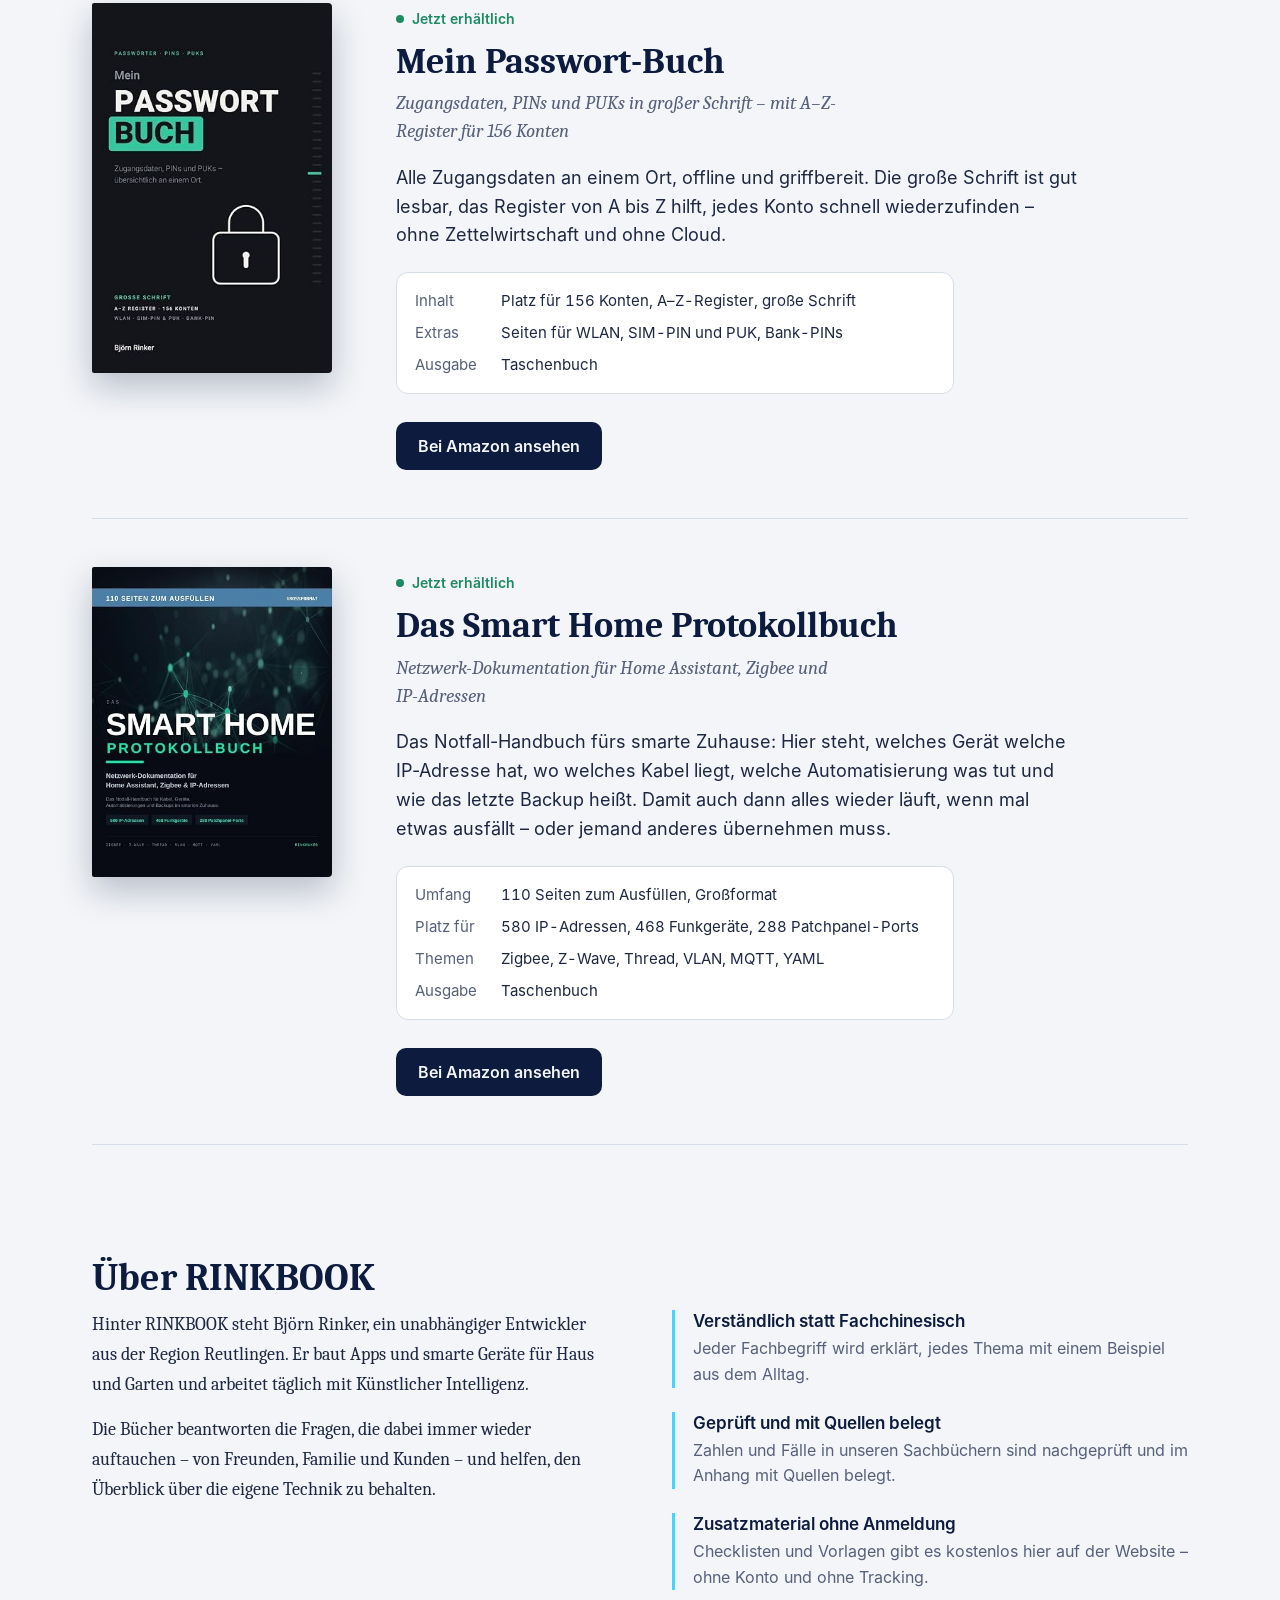
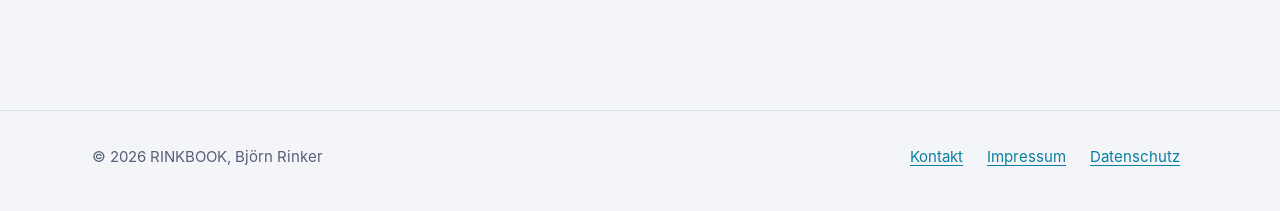
==== commit cac0d55d: "Responsives Redesign: Hero mit Regal, Sticky-Header, flüssige Typografie, Touch-Ziele Co-Authored-By" ====
--- a/index.html
+++ b/index.html
@@ -20,7 +20,7 @@
 
 <header class="site-head">
 <div class="container">
-<a class="wordmark" href="/">RINKBOOK</a>
+<a class="wordmark" href="/" aria-label="RINKBOOK Startseite">RINK<span>BOOK</span></a>
 <nav class="site-nav" aria-label="Hauptnavigation">
 <a href="#buecher">Bücher</a>
 <a href="#ueber">Über uns</a>
@@ -30,17 +30,21 @@
 </header>
 
 <main>
-<div class="intro container">
+<div class="hero">
+<div class="container hero-inner">
+<div class="hero-text">
 <h1>Technik, die man versteht.</h1>
 <p>RINKBOOK macht Ratgeber für Menschen, die mitreden wollen, ohne Informatik studiert zu haben: klar geschrieben, sorgfältig geprüft und mit Beispielen aus dem Alltag.</p>
+<div class="actions">
+<a class="button light" href="#buecher">Zu den Büchern</a>
+<a class="button outline" href="/ki/">Bonus zum KI-Buch</a>
 </div>
-
+</div>
 <div class="shelf" aria-label="Unsere Bücher">
-<div class="container">
-<a href="#ki"><img src="/ki-cover.jpg" width="600" height="900" alt="KI – endlich verständlich erklärt"></a>
-<a href="#passwort"><img src="/passwort-cover.jpg" width="338" height="522" alt="Mein Passwort-Buch"></a>
-<a href="#smarthome"><img src="/smarthome-cover.jpg" width="404" height="522" alt="Das Smart Home Protokollbuch"></a>
-<p class="caption"><strong>Drei Bücher, ein Anspruch:</strong> Technik soll man verstehen und im Griff behalten können – auch ohne Fachwissen.</p>
+<a href="#ki" style="--r:.667"><img src="/ki-cover.jpg" width="600" height="900" alt="KI – endlich verständlich erklärt" fetchpriority="high"></a>
+<a href="#passwort" style="--r:.648"><img src="/passwort-cover.jpg" width="338" height="522" alt="Mein Passwort-Buch"></a>
+<a href="#smarthome" style="--r:.774"><img src="/smarthome-cover.jpg" width="404" height="522" alt="Das Smart Home Protokollbuch"></a>
+</div>
 </div>
 </div>
 
@@ -70,7 +74,7 @@
 <article class="book" id="passwort">
 <div class="book-cover"><img src="/passwort-cover.jpg" width="338" height="522" alt="Buchcover: Mein Passwort-Buch" loading="lazy"></div>
 <div>
-<span class="status">Jetzt erhältlich</span>
+<span class="status live">Jetzt erhältlich</span>
 <h3>Mein Passwort-Buch</h3>
 <p class="subtitle">Zugangsdaten, PINs und PUKs in großer Schrift – mit A–Z-Register für 156 Konten</p>
 <p>Alle Zugangsdaten an einem Ort, offline und griffbereit. Die große Schrift ist gut lesbar, das Register von A bis Z hilft, jedes Konto schnell wiederzufinden – ohne Zettelwirtschaft und ohne Cloud.</p>
@@ -88,7 +92,7 @@
 <article class="book" id="smarthome">
 <div class="book-cover"><img src="/smarthome-cover.jpg" width="404" height="522" alt="Buchcover: Das Smart Home Protokollbuch" loading="lazy"></div>
 <div>
-<span class="status">Jetzt erhältlich</span>
+<span class="status live">Jetzt erhältlich</span>
 <h3>Das Smart Home Protokollbuch</h3>
 <p class="subtitle">Netzwerk-Dokumentation für Home Assistant, Zigbee und IP-Adressen</p>
 <p>Das Notfall-Handbuch fürs smarte Zuhause: Hier steht, welches Gerät welche IP-Adresse hat, wo welches Kabel liegt, welche Automatisierung was tut und wie das letzte Backup heißt. Damit auch dann alles wieder läuft, wenn mal etwas ausfällt – oder jemand anderes übernehmen muss.</p>
@@ -124,7 +128,7 @@
 <footer class="site-foot">
 <div class="container">
 <span>© 2026 RINKBOOK, Björn Rinker</span>
-<nav aria-label="Rechtliches"><a href="/impressum.html">Impressum</a><a href="/datenschutz.html">Datenschutz</a></nav>
+<nav aria-label="Rechtliches"><a href="mailto:info@rinkmaker.de">Kontakt</a><a href="/impressum.html">Impressum</a><a href="/datenschutz.html">Datenschutz</a></nav>
 </div>
 </footer>
 </body>
--- a/style.css
+++ b/style.css
@@ -3,104 +3,124 @@
 
 :root{
   --paper:#f3f5f8; --surface:#ffffff; --ink:#0d1b3e; --text:#1d2740; --slate:#566079;
-  --line:#d7dde7; --signal:#0a7ea4; --signal-bright:#40d6ff; --ember:#c9581a;
+  --line:#d7dde7; --signal:#0a7ea4; --cyan:#40d6ff; --ember:#c9581a;
+  --night:#0d1b3e;
   --serif:"Caladea",Georgia,"Times New Roman",serif;
   --sans:"Inter",system-ui,-apple-system,"Segoe UI",Roboto,Arial,sans-serif;
+  --gutter:clamp(16px,4vw,32px);
+  --max:1160px;
+  --head-h:64px;
   color-scheme:light;
 }
 @media (prefers-color-scheme:dark){:root{
-  --paper:#0a142e; --surface:#111d3d; --ink:#e9eef8; --text:#d5dcea; --slate:#97a3bf;
-  --line:#25335a; --signal:#5fd2f5; --ember:#ff9a5c; color-scheme:dark}}
+  --paper:#0a142e; --surface:#101c3c; --ink:#eef2fa; --text:#d5dcea; --slate:#9aa6c2;
+  --line:#22305a; --signal:#5fd2f5; --ember:#ff9a5c; --night:#060d22;
+  color-scheme:dark}}
 
-*{box-sizing:border-box}
-html{-webkit-text-size-adjust:100%}
-body{margin:0;background:var(--paper);color:var(--text);font:400 17px/1.6 var(--sans);font-feature-settings:"kern","liga"}
+*,*::before,*::after{box-sizing:border-box}
+html{-webkit-text-size-adjust:100%;scroll-behavior:smooth;scroll-padding-top:calc(var(--head-h) + 16px)}
+@media (prefers-reduced-motion:reduce){html{scroll-behavior:auto}*{transition:none!important;animation:none!important}}
+body{margin:0;background:var(--paper);color:var(--text);font:400 clamp(16px,.35vw + 15px,18px)/1.6 var(--sans);font-feature-settings:"kern","liga";-webkit-font-smoothing:antialiased}
 a{color:var(--signal);text-underline-offset:.18em;text-decoration-thickness:1px}
-a:hover{text-decoration-thickness:2px}
-:focus-visible{outline:3px solid var(--signal);outline-offset:3px;border-radius:3px}
-img{max-width:100%;display:block}
-.container{max-width:1080px;margin:0 auto;padding:0 24px}
+@media (hover:hover){a:hover{text-decoration-thickness:2px}}
+:focus-visible{outline:3px solid var(--cyan);outline-offset:3px;border-radius:4px}
+img{max-width:100%;height:auto;display:block}
+.container{width:100%;max-width:var(--max);margin-inline:auto;padding-inline:var(--gutter)}
 
-/* Kopfzeile */
-.site-head{border-bottom:1px solid var(--line);background:var(--paper)}
-.site-head .container{display:flex;align-items:center;justify-content:space-between;gap:16px;min-height:68px;flex-wrap:wrap}
-.wordmark{font:700 22px/1 var(--serif);letter-spacing:.02em;color:var(--ink);text-decoration:none}
-.site-nav{display:flex;gap:22px;font-size:15px;font-weight:500}
-.site-nav a{color:var(--slate);text-decoration:none}
-.site-nav a:hover,.site-nav a[aria-current]{color:var(--ink)}
+/* Kopfzeile: bleibt oben, leicht durchscheinend */
+.site-head{position:sticky;top:0;z-index:5;background:color-mix(in srgb,var(--paper) 84%,transparent);backdrop-filter:saturate(1.4) blur(12px);-webkit-backdrop-filter:saturate(1.4) blur(12px);border-bottom:1px solid var(--line)}
+.site-head .container{display:flex;align-items:center;justify-content:space-between;gap:12px;height:var(--head-h)}
+.wordmark{font:700 22px/1 var(--serif);letter-spacing:.03em;color:var(--ink);text-decoration:none;white-space:nowrap}
+.wordmark span{color:var(--signal)}
+.site-nav{display:flex;gap:4px;font-size:15px;font-weight:500}
+.site-nav a{color:var(--slate);text-decoration:none;padding:10px 12px;border-radius:8px;min-height:44px;display:inline-flex;align-items:center}
+@media (hover:hover){.site-nav a:hover{color:var(--ink);background:color-mix(in srgb,var(--ink) 7%,transparent)}}
 
-/* Einstieg: das Regal */
-.intro{padding-top:72px}
-.intro h1{font:700 clamp(40px,7vw,72px)/1.02 var(--serif);color:var(--ink);margin:0;max-width:13ch;letter-spacing:-.01em}
-.intro p{font:400 clamp(18px,2.2vw,21px)/1.55 var(--serif);color:var(--slate);max-width:44ch;margin:22px 0 0}
-.shelf{margin-top:56px;background:var(--ink);position:relative;overflow:hidden}
-@media (prefers-color-scheme:dark){.shelf{background:#050b1d}}
-.shelf .container{display:flex;align-items:flex-end;gap:clamp(20px,4vw,48px);padding-top:56px;min-height:300px}
-.shelf .container::after{content:"";position:absolute;left:0;right:0;bottom:0;height:10px;background:var(--signal-bright);opacity:.9}
-.shelf a{display:block;flex:0 0 auto;transition:transform .25s ease}
-.shelf a:hover{transform:translateY(-6px)}
-.shelf img{height:clamp(220px,32vw,330px);width:auto;box-shadow:0 18px 40px #00000066, 0 2px 0 #ffffff14;border-radius:2px 3px 3px 2px;margin-bottom:10px}
-.shelf .caption{margin-left:auto;align-self:center;color:#b9c4dc;font:400 19px/1.55 var(--serif);max-width:28ch;padding-bottom:24px}
-.shelf .caption strong{color:#fff;font-weight:700}
+/* Einstieg: dunkles Regal mit Text und Covern */
+.hero{background:radial-gradient(120% 90% at 85% 10%,#1a3270 0%,transparent 55%),var(--night);color:#e6ecf8;position:relative;overflow:hidden}
+.hero::after{content:"";position:absolute;left:0;right:0;bottom:0;height:10px;background:var(--cyan)}
+.hero-inner{display:grid;grid-template-columns:minmax(0,1fr) minmax(0,1.05fr);gap:clamp(32px,5vw,72px);align-items:end;padding-top:clamp(48px,8vw,104px)}
+.hero-text{padding-bottom:clamp(48px,7vw,96px);align-self:center}
+.hero h1{font:700 clamp(40px,6.2vw,76px)/1.02 var(--serif);color:#fff;margin:0;letter-spacing:-.01em;text-wrap:balance}
+.hero p{font:400 clamp(18px,1.6vw,21px)/1.55 var(--serif);color:#b9c4dc;max-width:44ch;margin:22px 0 32px}
+.shelf{display:flex;align-items:flex-end;gap:clamp(10px,1.6vw,22px);padding-bottom:10px;width:100%;max-width:620px;justify-self:end}
+.shelf a{flex:var(--r) 1 0;min-width:0;display:block;transition:transform .3s cubic-bezier(.2,.7,.3,1)}
+.shelf img{width:100%;height:auto;border-radius:2px 4px 4px 2px;box-shadow:0 24px 48px #00000070,0 2px 0 #ffffff12}
+@media (hover:hover){.shelf a:hover{transform:translateY(-8px)}}
+
+/* Knöpfe */
+.actions{display:flex;flex-wrap:wrap;gap:12px}
+.button{display:inline-flex;align-items:center;justify-content:center;min-height:48px;padding:0 22px;border-radius:10px;font:600 16px/1 var(--sans);text-decoration:none;background:var(--ink);color:var(--paper);transition:background-color .2s,color .2s,box-shadow .2s}
+@media (hover:hover){.button:hover{background:var(--signal);color:#fff}}
+.button.light{background:#fff;color:#0d1b3e}
+@media (hover:hover){.button.light:hover{background:var(--cyan);color:#0d1b3e}}
+.button.outline{background:transparent;color:#fff;box-shadow:inset 0 0 0 1.5px #ffffff66}
+@media (hover:hover){.button.outline:hover{box-shadow:inset 0 0 0 1.5px #fff;background:#ffffff10}}
+@media (prefers-color-scheme:dark){.button{background:var(--signal);color:#06122b}}
+@media (prefers-color-scheme:dark) and (hover:hover){.button:hover{background:#fff;color:#06122b}}
 
 /* Abschnitte */
-section.container{padding-top:96px}
-.section-title{font:700 32px/1.15 var(--serif);color:var(--ink);margin:0 0 8px}
-.section-lead{color:var(--slate);margin:0 0 40px;max-width:60ch}
+section.container{padding-top:clamp(64px,9vw,112px)}
+.section-title{font:700 clamp(28px,3.4vw,38px)/1.15 var(--serif);color:var(--ink);margin:0 0 10px}
+.section-lead{color:var(--slate);margin:0 0 clamp(24px,4vw,40px);max-width:60ch}
 
 /* Bücher */
-.book{display:grid;grid-template-columns:220px 1fr;gap:clamp(24px,5vw,56px);padding:40px 0;border-top:1px solid var(--line);align-items:start}
+.book{display:grid;grid-template-columns:clamp(150px,20vw,240px) minmax(0,1fr);gap:clamp(20px,5vw,64px);padding:clamp(28px,4.5vw,48px) 0;border-top:1px solid var(--line);align-items:start}
 .book:last-child{border-bottom:1px solid var(--line)}
-.book-cover img{width:100%;height:auto;box-shadow:0 10px 28px #0d1b3e33;border-radius:2px 3px 3px 2px}
-.book h3{font:700 clamp(26px,3.4vw,34px)/1.12 var(--serif);color:var(--ink);margin:0}
-.book .subtitle{font:italic 400 19px/1.45 var(--serif);color:var(--slate);margin:8px 0 18px}
-.book .status{display:inline-block;font-size:14px;font-weight:600;color:var(--ember);margin-bottom:14px}
-.book p{margin:0 0 16px;max-width:62ch}
-.book .subtitle{max-width:52ch}
-.facts{display:grid;grid-template-columns:max-content 1fr;gap:6px 22px;margin:22px 0 26px;font-size:15px}
+.book-cover{position:sticky;top:calc(var(--head-h) + 24px)}
+.book-cover img{width:100%;border-radius:2px 4px 4px 2px;box-shadow:0 14px 34px #0d1b3e40}
+.book h3{font:700 clamp(25px,3vw,36px)/1.12 var(--serif);color:var(--ink);margin:0;text-wrap:balance}
+.book .subtitle{font:italic 400 clamp(17px,1.5vw,20px)/1.45 var(--serif);color:var(--slate);margin:8px 0 18px;max-width:52ch;text-wrap:pretty}
+.status{display:inline-flex;align-items:center;gap:8px;font-size:14px;font-weight:600;color:var(--ember);margin-bottom:12px}
+.status::before{content:"";width:8px;height:8px;border-radius:50%;background:currentColor}
+.status.live{color:#1d8a62}
+@media (prefers-color-scheme:dark){.status.live{color:#4fd6a2}}
+.book p{margin:0 0 16px;max-width:62ch;text-wrap:pretty}
+.facts{display:grid;grid-template-columns:max-content minmax(0,1fr);gap:8px 24px;margin:22px 0 28px;font-size:15px;padding:16px 18px;background:var(--surface);border:1px solid var(--line);border-radius:12px;max-width:62ch}
 .facts dt{color:var(--slate)}
 .facts dd{margin:0;color:var(--text);font-variant-numeric:tabular-nums}
-.actions{display:flex;flex-wrap:wrap;gap:12px}
-.button{display:inline-flex;align-items:center;min-height:46px;padding:0 20px;border-radius:6px;font-weight:600;font-size:16px;text-decoration:none;background:var(--ink);color:var(--paper)}
-.button:hover{background:var(--signal);color:#fff}
-.button.secondary{background:transparent;color:var(--ink);box-shadow:inset 0 0 0 1.5px var(--ink)}
-.button.secondary:hover{background:var(--ink);color:var(--paper)}
-@media (prefers-color-scheme:dark){.button{background:var(--signal);color:#06122b}.button:hover{background:#fff}.button.secondary{color:var(--ink);box-shadow:inset 0 0 0 1.5px var(--ink)}}
 
 /* Über */
-.about{display:grid;grid-template-columns:1fr 1fr;gap:clamp(24px,5vw,64px)}
-.about p{font:400 19px/1.65 var(--serif);margin:0 0 16px;color:var(--text)}
-.promise{margin:0;padding:0;list-style:none;display:grid;gap:22px}
+.about{display:grid;grid-template-columns:minmax(0,1fr) minmax(0,1fr);gap:clamp(28px,5vw,72px)}
+.about p{font:400 clamp(18px,1.4vw,20px)/1.65 var(--serif);margin:0 0 16px;color:var(--text)}
+.promise{margin:0;padding:0;list-style:none;display:grid;gap:24px}
+.promise li{padding-left:18px;border-left:3px solid var(--cyan)}
 .promise h3{font:600 17px/1.3 var(--sans);color:var(--ink);margin:0 0 4px}
 .promise p{font:400 16px/1.6 var(--sans);color:var(--slate);margin:0}
 
 /* Fuß */
-.site-foot{margin-top:104px;border-top:1px solid var(--line);padding:32px 0 48px;font-size:15px;color:var(--slate)}
-.site-foot .container{display:flex;flex-wrap:wrap;justify-content:space-between;gap:12px 32px}
-.site-foot nav{display:flex;gap:22px}
+.site-foot{margin-top:clamp(72px,10vw,120px);border-top:1px solid var(--line);padding:24px 0 calc(32px + env(safe-area-inset-bottom));font-size:15px;color:var(--slate)}
+.site-foot .container{display:flex;flex-wrap:wrap;justify-content:space-between;align-items:center;gap:8px 32px}
+.site-foot nav{display:flex;gap:8px}
+.site-foot nav a{padding:10px 8px;min-height:44px;display:inline-flex;align-items:center}
 
 /* Rechtstexte */
-.legal{padding-top:56px}
-.legal h1{font:700 clamp(34px,5vw,44px)/1.1 var(--serif);color:var(--ink);margin:0 0 6px}
+.legal{padding-top:clamp(40px,6vw,64px)}
+.legal h1{font:700 clamp(34px,5vw,46px)/1.1 var(--serif);color:var(--ink);margin:0 0 6px}
 .legal h2{font:600 19px/1.35 var(--sans);color:var(--ink);margin:36px 0 8px}
 .legal p,.legal li{max-width:68ch}
 .legal ul{padding-left:1.2em}
 
-@media (max-width:760px){
-  .intro{padding-top:44px}
-  .shelf .container{min-height:0;padding-top:40px;flex-wrap:wrap}
-  .shelf .caption{margin-left:0;order:-1;flex-basis:100%;max-width:none;padding-bottom:4px}
-  .shelf .container{gap:12px}
-  .shelf a{flex:1 1 0;min-width:0}
-  .shelf img{width:100%;height:auto}
-  .book{grid-template-columns:120px 1fr;padding:28px 0}
+/* Tablet */
+@media (max-width:960px){
+  .hero-inner{grid-template-columns:1fr;gap:8px}
+  .hero-text{padding-bottom:24px}
+  .shelf{justify-self:start;max-width:560px}
   .about{grid-template-columns:1fr}
-  section.container{padding-top:64px}
 }
-@media (max-width:480px){
-  .container{padding-left:16px;padding-right:16px}
-  .book{grid-template-columns:1fr}
-  .book-cover{max-width:180px}
-  .site-nav{gap:16px}
+/* Handy */
+@media (max-width:640px){
+  :root{--head-h:58px}
+  .wordmark{font-size:20px}
+  .site-nav{font-size:14px;gap:0}
+  .site-nav a{padding:10px 8px}
+  .shelf{gap:10px;max-width:none}
+  .book{grid-template-columns:1fr;gap:20px}
+  .book-cover{position:static;max-width:200px}
+  .book .actions .button{flex:1 1 100%}
 }
-@media (prefers-reduced-motion:reduce){*{transition:none!important}}
+@media (max-width:400px){
+  .site-nav a[href^="mailto"]{display:none}
+  .facts{grid-template-columns:1fr;gap:2px}
+  .facts dd{margin-bottom:8px}
+}
